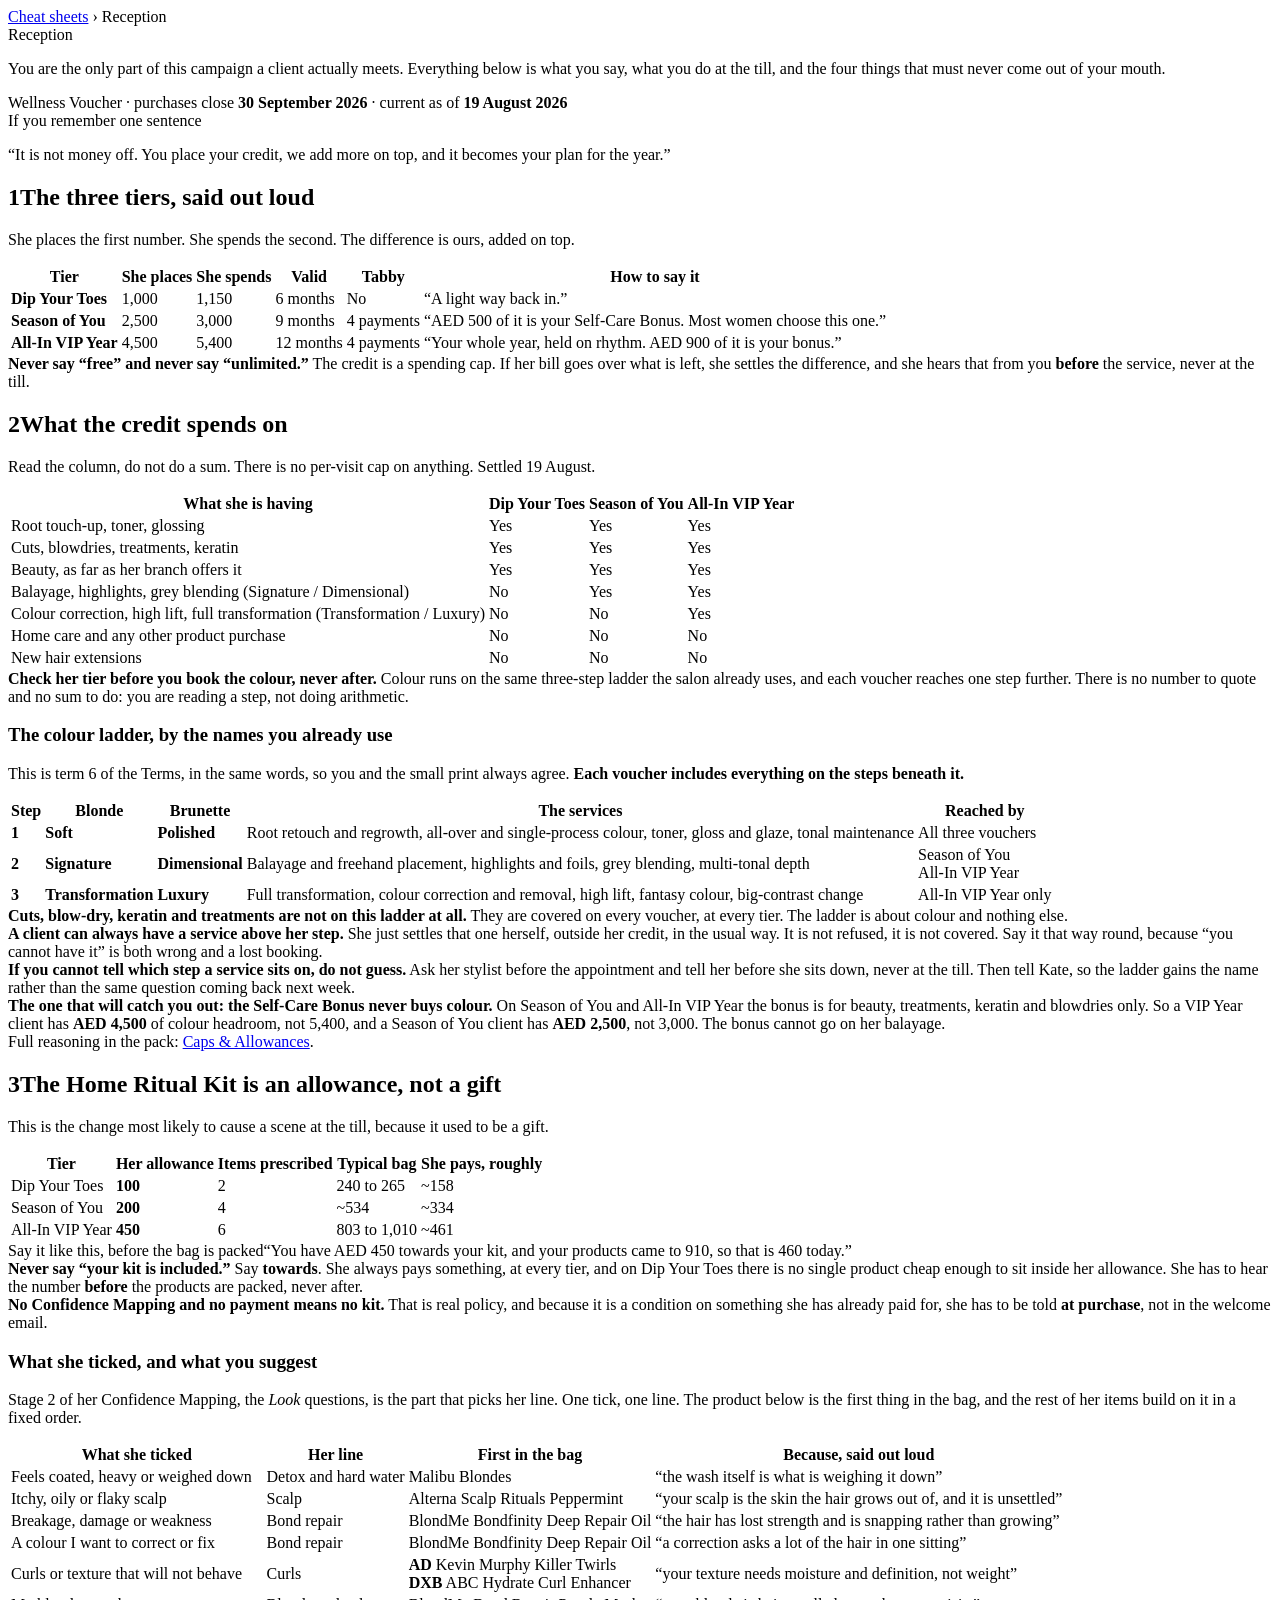
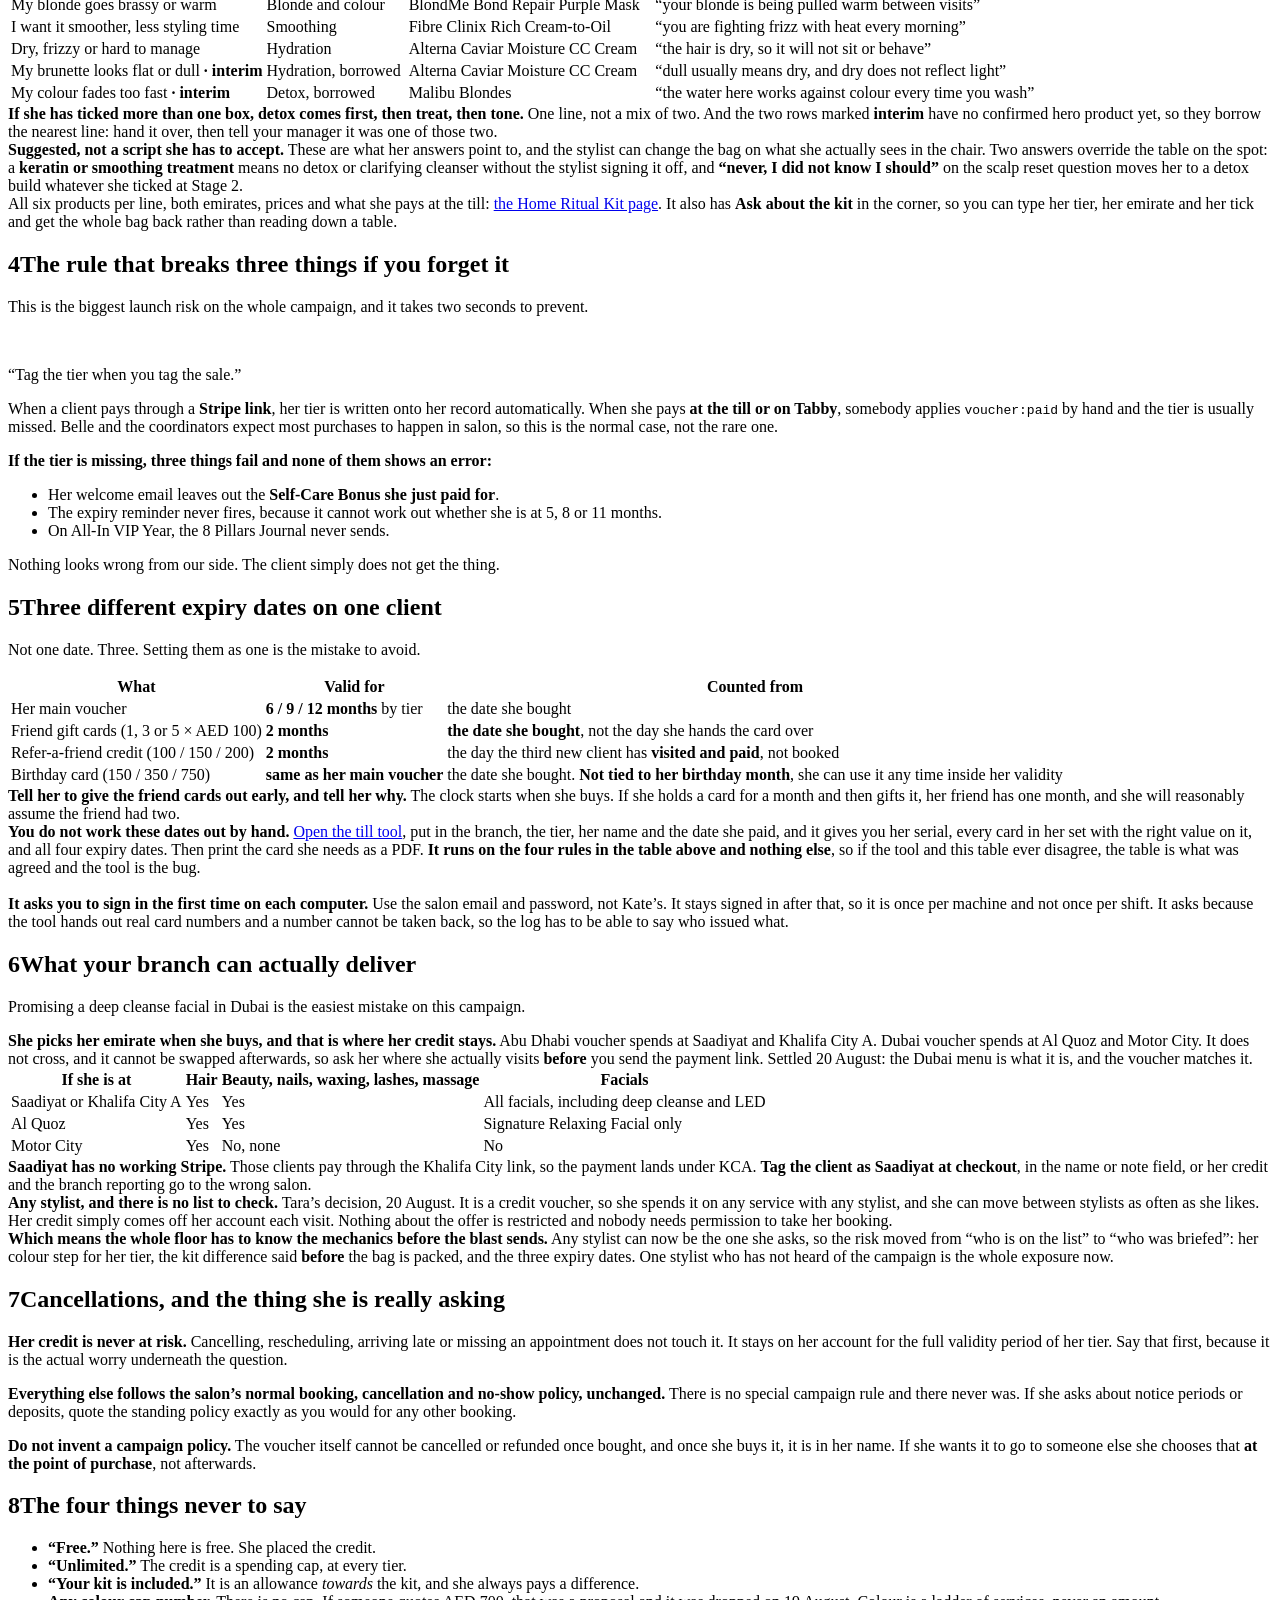
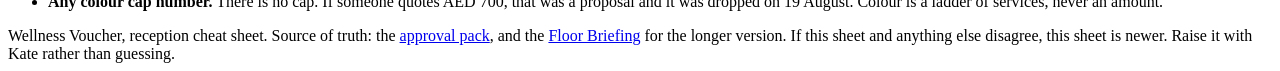
==== cheat-sheets/reception.html @ 8e63c5de "The pack claimed its terms agreed with the issued document term by term, and two of its own copies h" ====
<!doctype html>
<html lang="en-GB">
<head>
<meta charset="utf-8">
<meta name="viewport" content="width=device-width,initial-scale=1">
<title>Reception cheat sheet: Wellness Voucher</title>
<link rel="preconnect" href="https://fonts.googleapis.com">
<link rel="preconnect" href="https://fonts.gstatic.com" crossorigin>
<link href="https://fonts.googleapis.com/css2?family=Inter:wght@400;500;600;700;800&family=Playfair+Display:ital,wght@0,500;0,600;1,500&display=swap" rel="stylesheet">
<link rel="stylesheet" href="cheat.css">
<link rel="stylesheet" href="../shared/ask-widget.css">
</head>
<body>
<div class="wrap">

  <div class="top">
    <div class="crumb"><a href="index.html">Cheat sheets</a> &rsaquo; Reception</div>
    <div class="team">Reception</div>
    <p class="owns">You are the only part of this campaign a client actually meets. Everything below is what you say, what you do at the till, and the four things that must never come out of your mouth.</p>
    <div class="stamp">Wellness Voucher &middot; purchases close <b>30 September 2026</b> &middot; current as of <b>19 August 2026</b></div>
  </div>

  <div class="oneline">
    <div class="lbl">If you remember one sentence</div>
    <p>&ldquo;It is not money off. You place your credit, we add more on top, and it becomes your plan for the year.&rdquo;</p>
  </div>

  <!-- 1 -->
  <h2><span class="n">1</span>The three tiers, said out loud</h2>
  <p class="sub">She places the first number. She spends the second. The difference is ours, added on top.</p>
  <table>
    <thead><tr><th>Tier</th><th class="num">She places</th><th class="num">She spends</th><th>Valid</th><th>Tabby</th><th>How to say it</th></tr></thead>
    <tbody>
      <tr><td><strong>Dip Your Toes</strong></td><td class="num">1,000</td><td class="num">1,150</td><td>6 months</td><td>No</td><td>&ldquo;A light way back in.&rdquo;</td></tr>
      <tr><td><strong>Season of You</strong></td><td class="num">2,500</td><td class="num">3,000</td><td>9 months</td><td>4 payments</td><td>&ldquo;AED 500 of it is your Self-Care Bonus. Most women choose this one.&rdquo;</td></tr>
      <tr><td><strong>All-In VIP Year</strong></td><td class="num">4,500</td><td class="num">5,400</td><td>12 months</td><td>4 payments</td><td>&ldquo;Your whole year, held on rhythm. AED 900 of it is your bonus.&rdquo;</td></tr>
    </tbody>
  </table>
  <div class="rule dont"><b>Never say &ldquo;free&rdquo; and never say &ldquo;unlimited.&rdquo;</b> The credit is a spending cap. If her bill goes over what is left, she settles the difference, and she hears that from you <b>before</b> the service, never at the till.</div>

  <!-- 2 -->
  <h2><span class="n">2</span>What the credit spends on</h2>
  <p class="sub">Read the column, do not do a sum. There is no per-visit cap on anything. Settled 19 August.</p>
  <table>
    <thead><tr><th>What she is having</th><th>Dip Your Toes</th><th>Season of You</th><th>All-In VIP Year</th></tr></thead>
    <tbody>
      <tr><td>Root touch-up, toner, glossing</td><td class="yes">Yes</td><td class="yes">Yes</td><td class="yes">Yes</td></tr>
      <tr><td>Cuts, blowdries, treatments, keratin</td><td class="yes">Yes</td><td class="yes">Yes</td><td class="yes">Yes</td></tr>
      <tr><td>Beauty, as far as her branch offers it</td><td class="yes">Yes</td><td class="yes">Yes</td><td class="yes">Yes</td></tr>
      <tr><td>Balayage, highlights, grey blending <span style="color:var(--muted);">(Signature / Dimensional)</span></td><td class="no">No</td><td class="yes">Yes</td><td class="yes">Yes</td></tr>
      <tr><td>Colour correction, high lift, full transformation <span style="color:var(--muted);">(Transformation / Luxury)</span></td><td class="no">No</td><td class="no">No</td><td class="yes">Yes</td></tr>
      <tr><td>Home care and any other product purchase</td><td class="no">No</td><td class="no">No</td><td class="no">No</td></tr>
      <tr><td>New hair extensions</td><td class="no">No</td><td class="no">No</td><td class="no">No</td></tr>
    </tbody>
  </table>
  <div class="rule do"><b>Check her tier before you book the colour, never after.</b> Colour runs on the same three-step ladder the salon already uses, and each voucher reaches one step further. There is no number to quote and no sum to do: you are reading a step, not doing arithmetic.</div>

  <h3>The colour ladder, by the names you already use</h3>
  <p class="sub">This is term 6 of the Terms, in the same words, so you and the small print always agree. <strong>Each voucher includes everything on the steps beneath it.</strong></p>
  <table>
    <thead><tr><th>Step</th><th>Blonde</th><th>Brunette</th><th>The services</th><th>Reached by</th></tr></thead>
    <tbody>
      <tr>
        <td><strong>1</strong></td><td><strong>Soft</strong></td><td><strong>Polished</strong></td>
        <td>Root retouch and regrowth, all-over and single-process colour, toner, gloss and glaze, tonal maintenance</td>
        <td class="yes">All three vouchers</td>
      </tr>
      <tr>
        <td><strong>2</strong></td><td><strong>Signature</strong></td><td><strong>Dimensional</strong></td>
        <td>Balayage and freehand placement, highlights and foils, grey blending, multi-tonal depth</td>
        <td>Season of You<br>All-In VIP Year</td>
      </tr>
      <tr>
        <td><strong>3</strong></td><td><strong>Transformation</strong></td><td><strong>Luxury</strong></td>
        <td>Full transformation, colour correction and removal, high lift, fantasy colour, big-contrast change</td>
        <td>All-In VIP Year only</td>
      </tr>
    </tbody>
  </table>
  <div class="rule do"><b>Cuts, blow-dry, keratin and treatments are not on this ladder at all.</b> They are covered on every voucher, at every tier. The ladder is about colour and nothing else.</div>
  <div class="rule watch"><b>A client can always have a service above her step.</b> She just settles that one herself, outside her credit, in the usual way. It is not refused, it is not covered. Say it that way round, because &ldquo;you cannot have it&rdquo; is both wrong and a lost booking.</div>
  <div class="rule note"><b>If you cannot tell which step a service sits on, do not guess.</b> Ask her stylist before the appointment and tell her before she sits down, never at the till. Then tell Kate, so the ladder gains the name rather than the same question coming back next week.</div>
  <div class="rule watch"><b>The one that will catch you out: the Self-Care Bonus never buys colour.</b> On Season of You and All-In VIP Year the bonus is for beauty, treatments, keratin and blowdries only. So a VIP Year client has <b>AED 4,500</b> of colour headroom, not 5,400, and a Season of You client has <b>AED 2,500</b>, not 3,000. The bonus cannot go on her balayage.</div>
  <div class="deeper">Full reasoning in the pack: <a href="../index.html#caps">Caps &amp; Allowances</a>.</div>

  <!-- 3 -->
  <h2><span class="n">3</span>The Home Ritual Kit is an allowance, not a gift</h2>
  <p class="sub">This is the change most likely to cause a scene at the till, because it used to be a gift.</p>
  <table>
    <thead><tr><th>Tier</th><th class="num">Her allowance</th><th class="num">Items prescribed</th><th class="num">Typical bag</th><th class="num">She pays, roughly</th></tr></thead>
    <tbody>
      <tr><td>Dip Your Toes</td><td class="num"><strong>100</strong></td><td class="num">2</td><td class="num">240 to 265</td><td class="num">~158</td></tr>
      <tr><td>Season of You</td><td class="num"><strong>200</strong></td><td class="num">4</td><td class="num">~534</td><td class="num">~334</td></tr>
      <tr><td>All-In VIP Year</td><td class="num"><strong>450</strong></td><td class="num">6</td><td class="num">803 to 1,010</td><td class="num">~461</td></tr>
    </tbody>
  </table>
  <div class="say"><span class="who">Say it like this, before the bag is packed</span>&ldquo;You have AED 450 towards your kit, and your products came to 910, so that is 460 today.&rdquo;</div>
  <div class="rule dont"><b>Never say &ldquo;your kit is included.&rdquo;</b> Say <b>towards</b>. She always pays something, at every tier, and on Dip Your Toes there is no single product cheap enough to sit inside her allowance. She has to hear the number <b>before</b> the products are packed, never after.</div>
  <div class="rule watch"><b>No Confidence Mapping and no payment means no kit.</b> That is real policy, and because it is a condition on something she has already paid for, she has to be told <b>at purchase</b>, not in the welcome email.</div>
  <h3>What she ticked, and what you suggest</h3>
  <p class="sub">Stage 2 of her Confidence Mapping, the <em>Look</em> questions, is the part that picks her line. One tick, one line. The product below is the first thing in the bag, and the rest of her items build on it in a fixed order.</p>
  <table>
    <thead><tr><th>What she ticked</th><th>Her line</th><th>First in the bag</th><th>Because, said out loud</th></tr></thead>
    <tbody>
      <tr><td>Feels coated, heavy or weighed down</td><td>Detox and hard water</td><td>Malibu Blondes</td><td>&ldquo;the wash itself is what is weighing it down&rdquo;</td></tr>
      <tr><td>Itchy, oily or flaky scalp</td><td>Scalp</td><td>Alterna Scalp Rituals Peppermint</td><td>&ldquo;your scalp is the skin the hair grows out of, and it is unsettled&rdquo;</td></tr>
      <tr><td>Breakage, damage or weakness</td><td>Bond repair</td><td>BlondMe Bondfinity Deep Repair Oil</td><td>&ldquo;the hair has lost strength and is snapping rather than growing&rdquo;</td></tr>
      <tr><td>A colour I want to correct or fix</td><td>Bond repair</td><td>BlondMe Bondfinity Deep Repair Oil</td><td>&ldquo;a correction asks a lot of the hair in one sitting&rdquo;</td></tr>
      <tr><td>Curls or texture that will not behave</td><td>Curls</td><td><b>AD</b> Kevin Murphy Killer Twirls<br><b>DXB</b> ABC Hydrate Curl Enhancer</td><td>&ldquo;your texture needs moisture and definition, not weight&rdquo;</td></tr>
      <tr><td>My blonde goes brassy or warm</td><td>Blonde and colour</td><td>BlondMe Bond Repair Purple Mask</td><td>&ldquo;your blonde is being pulled warm between visits&rdquo;</td></tr>
      <tr><td>I want it smoother, less styling time</td><td>Smoothing</td><td>Fibre Clinix Rich Cream-to-Oil</td><td>&ldquo;you are fighting frizz with heat every morning&rdquo;</td></tr>
      <tr><td>Dry, frizzy or hard to manage</td><td>Hydration</td><td>Alterna Caviar Moisture CC Cream</td><td>&ldquo;the hair is dry, so it will not sit or behave&rdquo;</td></tr>
      <tr><td>My brunette looks flat or dull <span style="color:var(--amber);font-weight:700;">&middot; interim</span></td><td>Hydration, borrowed</td><td>Alterna Caviar Moisture CC Cream</td><td>&ldquo;dull usually means dry, and dry does not reflect light&rdquo;</td></tr>
      <tr><td>My colour fades too fast <span style="color:var(--amber);font-weight:700;">&middot; interim</span></td><td>Detox, borrowed</td><td>Malibu Blondes</td><td>&ldquo;the water here works against colour every time you wash&rdquo;</td></tr>
    </tbody>
  </table>
  <div class="rule do"><b>If she has ticked more than one box, detox comes first, then treat, then tone.</b> One line, not a mix of two. And the two rows marked <b>interim</b> have no confirmed hero product yet, so they borrow the nearest line: hand it over, then tell your manager it was one of those two.</div>
  <div class="rule watch"><b>Suggested, not a script she has to accept.</b> These are what her answers point to, and the stylist can change the bag on what she actually sees in the chair. Two answers override the table on the spot: a <b>keratin or smoothing treatment</b> means no detox or clarifying cleanser without the stylist signing it off, and <b>&ldquo;never, I did not know I should&rdquo;</b> on the scalp reset question moves her to a detox build whatever she ticked at Stage 2.</div>
  <div class="deeper">All six products per line, both emirates, prices and what she pays at the till: <a href="../ritual-kit/ritual-kit.html">the Home Ritual Kit page</a>. It also has <b>Ask about the kit</b> in the corner, so you can type her tier, her emirate and her tick and get the whole bag back rather than reading down a table.</div>

  <!-- 4 -->
  <h2><span class="n">4</span>The rule that breaks three things if you forget it</h2>
  <p class="sub">This is the biggest launch risk on the whole campaign, and it takes two seconds to prevent.</p>
  <div class="oneline" style="background:var(--red);">
    <div class="lbl" style="color:#fff;opacity:.85;">Every in-salon sale</div>
    <p>&ldquo;Tag the tier when you tag the sale.&rdquo;</p>
  </div>
  <div class="card">
    <p>When a client pays through a <strong>Stripe link</strong>, her tier is written onto her record automatically. When she pays <strong>at the till or on Tabby</strong>, somebody applies <code>voucher:paid</code> by hand and the tier is usually missed. Belle and the coordinators expect most purchases to happen in salon, so this is the normal case, not the rare one.</p>
    <p><strong>If the tier is missing, three things fail and none of them shows an error:</strong></p>
    <ul class="plain">
      <li>Her welcome email leaves out the <strong>Self-Care Bonus she just paid for</strong>.</li>
      <li>The expiry reminder never fires, because it cannot work out whether she is at 5, 8 or 11 months.</li>
      <li>On All-In VIP Year, the 8 Pillars Journal never sends.</li>
    </ul>
    <p>Nothing looks wrong from our side. The client simply does not get the thing.</p>
  </div>

  <!-- 5 -->
  <h2><span class="n">5</span>Three different expiry dates on one client</h2>
  <p class="sub">Not one date. Three. Setting them as one is the mistake to avoid.</p>
  <table>
    <thead><tr><th>What</th><th>Valid for</th><th>Counted from</th></tr></thead>
    <tbody>
      <tr><td>Her main voucher</td><td><strong>6 / 9 / 12 months</strong> by tier</td><td>the date she bought</td></tr>
      <tr><td>Friend gift cards (1, 3 or 5 &times; AED 100)</td><td><strong>2 months</strong></td><td><strong>the date she bought</strong>, not the day she hands the card over</td></tr>
      <tr><td>Refer-a-friend credit (100 / 150 / 200)</td><td><strong>2 months</strong></td><td>the day the third new client has <strong>visited and paid</strong>, not booked</td></tr>
      <tr><td>Birthday card (150 / 350 / 750)</td><td><strong>same as her main voucher</strong></td><td>the date she bought. <strong>Not tied to her birthday month</strong>, she can use it any time inside her validity</td></tr>
    </tbody>
  </table>
  <div class="rule watch"><b>Tell her to give the friend cards out early, and tell her why.</b> The clock starts when she buys. If she holds a card for a month and then gifts it, her friend has one month, and she will reasonably assume the friend had two.</div>

  <div class="rule do"><b>You do not work these dates out by hand.</b> <a href="../voucher-issue/voucher-issue.html">Open the till tool</a>, put in the branch, the tier, her name and the date she paid, and it gives you her serial, every card in her set with the right value on it, and all four expiry dates. Then print the card she needs as a PDF. <b>It runs on the four rules in the table above and nothing else</b>, so if the tool and this table ever disagree, the table is what was agreed and the tool is the bug.
    <br><br><b>It asks you to sign in the first time on each computer.</b> Use the salon email and password, not Kate&rsquo;s. It stays signed in after that, so it is once per machine and not once per shift. It asks because the tool hands out real card numbers and a number cannot be taken back, so the log has to be able to say who issued what.</div>

  <!-- 6 -->
  <h2><span class="n">6</span>What your branch can actually deliver</h2>
  <p class="sub">Promising a deep cleanse facial in Dubai is the easiest mistake on this campaign.</p>
  <div class="rule watch"><b>She picks her emirate when she buys, and that is where her credit stays.</b> Abu Dhabi voucher spends at Saadiyat and Khalifa City A. Dubai voucher spends at Al Quoz and Motor City. It does not cross, and it cannot be swapped afterwards, so ask her where she actually visits <b>before</b> you send the payment link. Settled 20 August: the Dubai menu is what it is, and the voucher matches it.</div>
  <table>
    <thead><tr><th>If she is at</th><th>Hair</th><th>Beauty, nails, waxing, lashes, massage</th><th>Facials</th></tr></thead>
    <tbody>
      <tr><td>Saadiyat or Khalifa City A</td><td class="yes">Yes</td><td class="yes">Yes</td><td class="yes">All facials, including deep cleanse and LED</td></tr>
      <tr><td>Al Quoz</td><td class="yes">Yes</td><td class="yes">Yes</td><td>Signature Relaxing Facial only</td></tr>
      <tr><td>Motor City</td><td class="yes">Yes</td><td class="no">No, none</td><td class="no">No</td></tr>
    </tbody>
  </table>
  <div class="rule note"><b>Saadiyat has no working Stripe.</b> Those clients pay through the Khalifa City link, so the payment lands under KCA. <b>Tag the client as Saadiyat at checkout</b>, in the name or note field, or her credit and the branch reporting go to the wrong salon.</div>
  <div class="rule do"><b>Any stylist, and there is no list to check.</b> Tara&rsquo;s decision, 20 August. It is a credit voucher, so she spends it on any service with any stylist, and she can move between stylists as often as she likes. Her credit simply comes off her account each visit. Nothing about the offer is restricted and nobody needs permission to take her booking.</div>
  <div class="rule watch"><b>Which means the whole floor has to know the mechanics before the blast sends.</b> Any stylist can now be the one she asks, so the risk moved from &ldquo;who is on the list&rdquo; to &ldquo;who was briefed&rdquo;: her colour step for her tier, the kit difference said <b>before</b> the bag is packed, and the three expiry dates. One stylist who has not heard of the campaign is the whole exposure now.</div>

  <!-- 7 -->
  <h2><span class="n">7</span>Cancellations, and the thing she is really asking</h2>
  <div class="rule do"><b>Her credit is never at risk.</b> Cancelling, rescheduling, arriving late or missing an appointment does not touch it. It stays on her account for the full validity period of her tier. Say that first, because it is the actual worry underneath the question.</div>
  <div class="card">
    <p><strong>Everything else follows the salon&rsquo;s normal booking, cancellation and no-show policy, unchanged.</strong> There is no special campaign rule and there never was. If she asks about notice periods or deposits, quote the standing policy exactly as you would for any other booking.</p>
  </div>
  <div class="rule dont"><b>Do not invent a campaign policy.</b> The voucher itself cannot be cancelled or refunded once bought, and once she buys it, it is in her name. If she wants it to go to someone else she chooses that <b>at the point of purchase</b>, not afterwards.</div>

  <!-- 8 -->
  <h2><span class="n">8</span>The four things never to say</h2>
  <ul class="check">
    <li><strong>&ldquo;Free.&rdquo;</strong> Nothing here is free. She placed the credit.</li>
    <li><strong>&ldquo;Unlimited.&rdquo;</strong> The credit is a spending cap, at every tier.</li>
    <li><strong>&ldquo;Your kit is included.&rdquo;</strong> It is an allowance <em>towards</em> the kit, and she always pays a difference.</li>
    <li><strong>Any colour cap number.</strong> There is no cap. If someone quotes AED 700, that was a proposal and it was dropped on 19 August. Colour is a ladder of services, never an amount.</li>
  </ul>

  <div class="footer">
    Wellness Voucher, reception cheat sheet. Source of truth: the <a href="../index.html">approval pack</a>, and the <a href="../index.html#briefing">Floor Briefing</a> for the longer version.
    If this sheet and anything else disagree, this sheet is newer. Raise it with Kate rather than guessing.
  </div>
</div>
<script src="doc-modal.js"></script>
<script src="nav-rail.js"></script>
<script src="ref-peek.js"></script>
<script src="ask-config.js"></script>
<script src="ask-widget.js"></script>
</body>
</html>
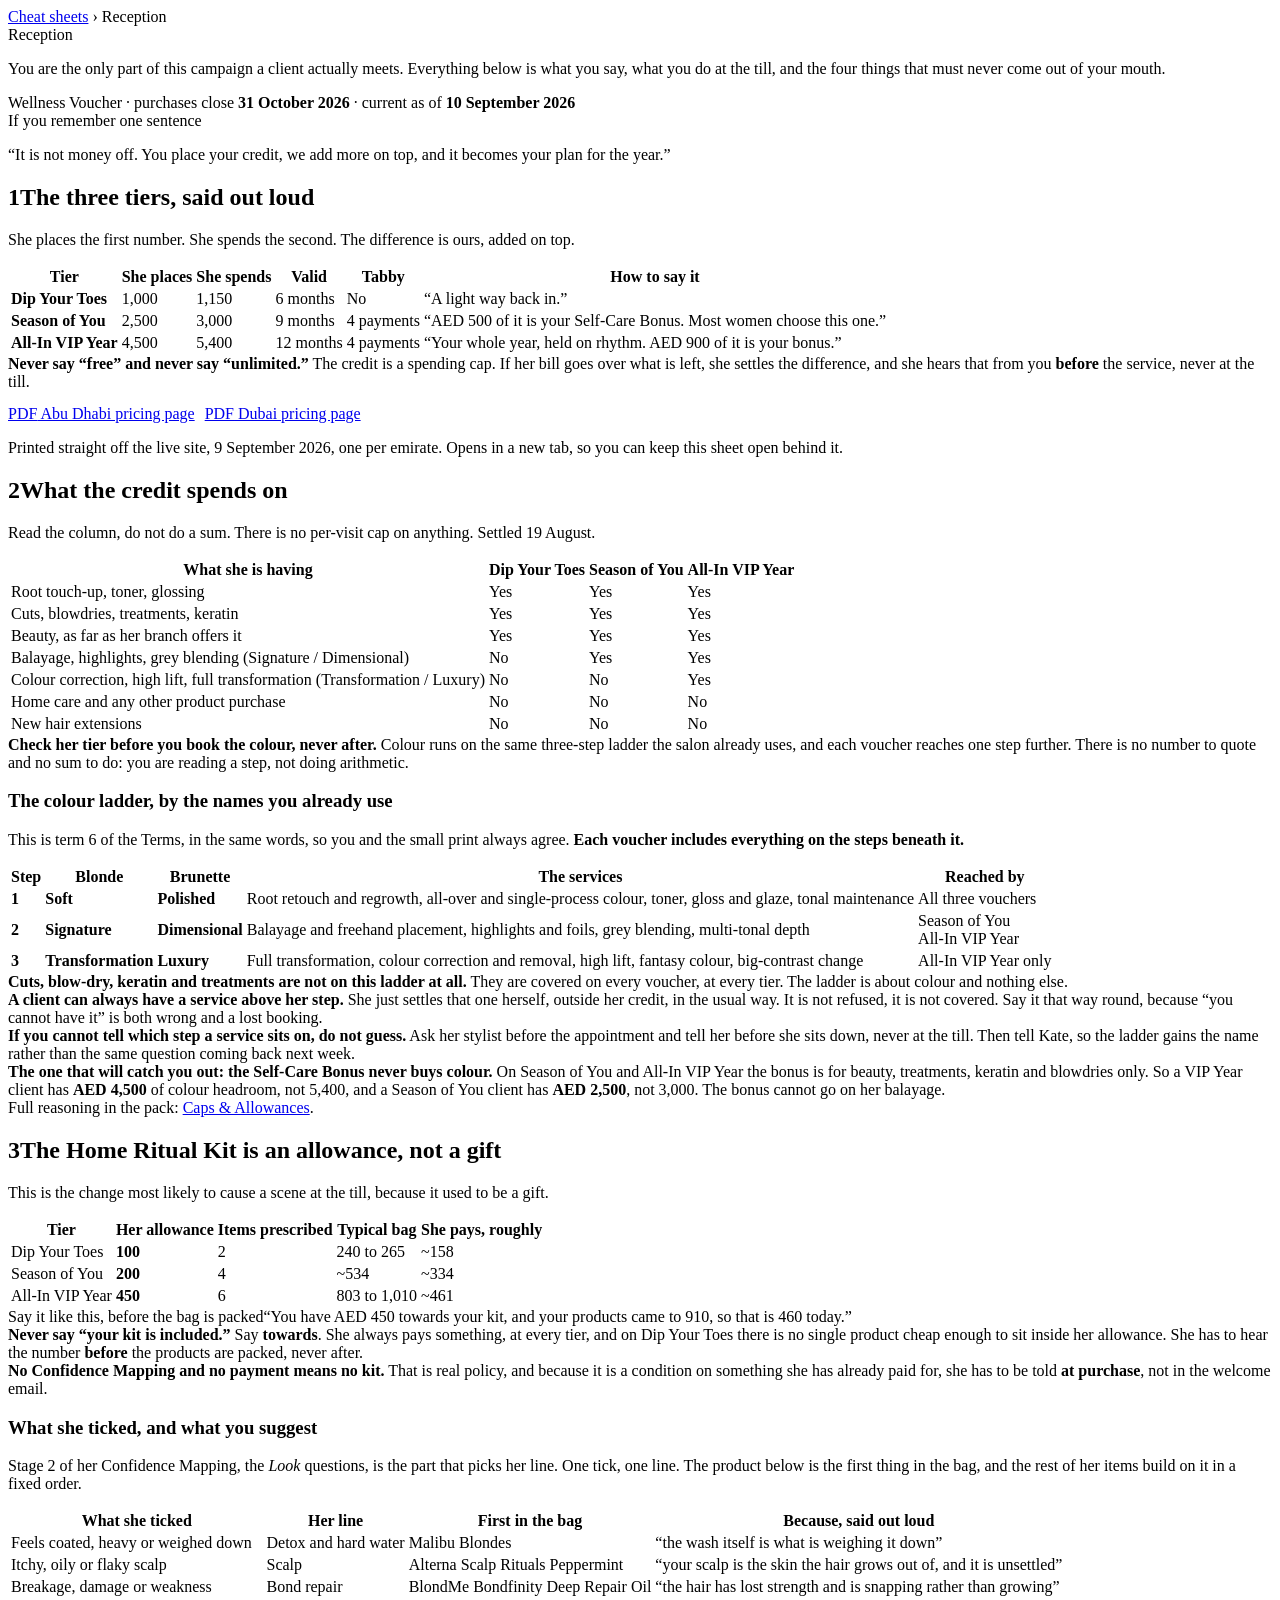
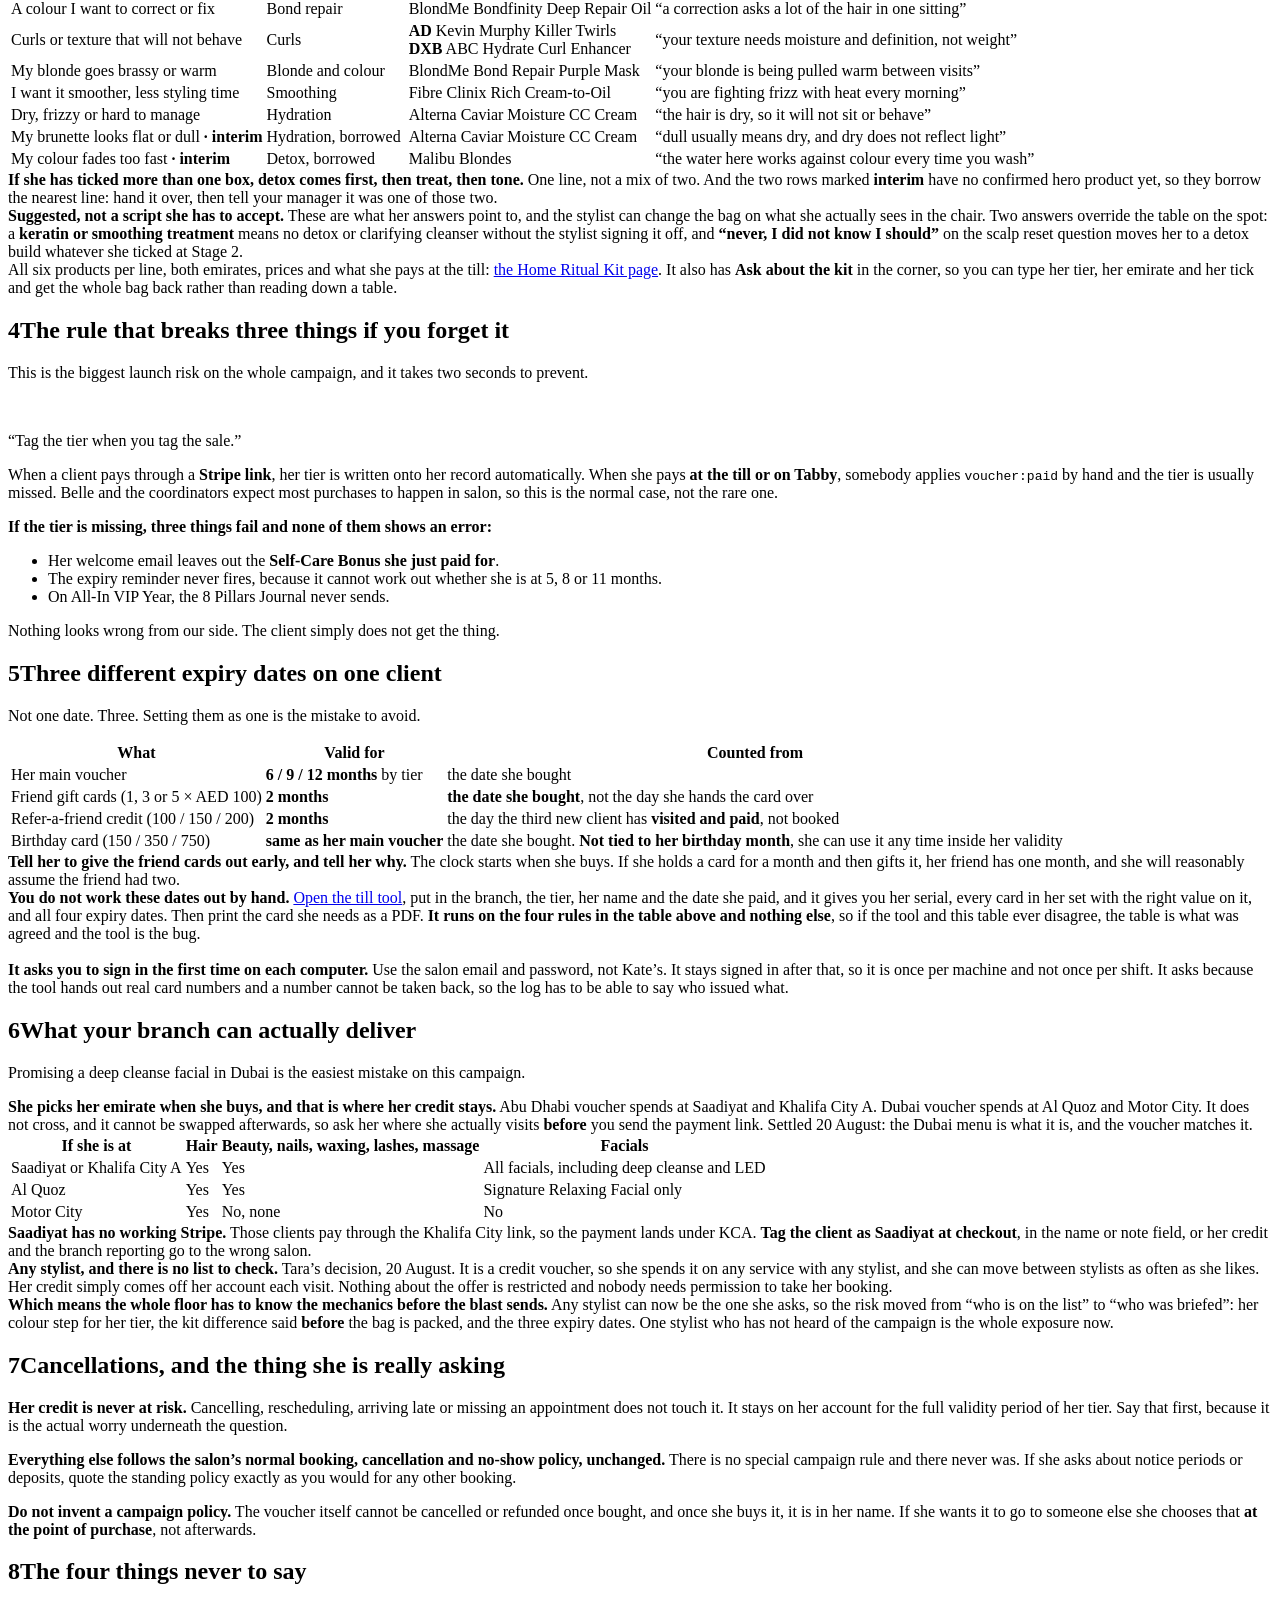
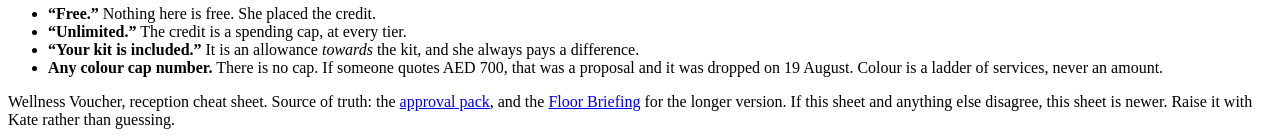
==== commit e000f399: "Wellness Voucher window extended to 31 October (Tara, 9 Sep LID meeting): updates the till page's ow" ====
--- a/cheat-sheets/reception.html
+++ b/cheat-sheets/reception.html
@@ -17,7 +17,7 @@
     <div class="crumb"><a href="index.html">Cheat sheets</a> &rsaquo; Reception</div>
     <div class="team">Reception</div>
     <p class="owns">You are the only part of this campaign a client actually meets. Everything below is what you say, what you do at the till, and the four things that must never come out of your mouth.</p>
-    <div class="stamp">Wellness Voucher &middot; purchases close <b>30 September 2026</b> &middot; current as of <b>19 August 2026</b></div>
+    <div class="stamp">Wellness Voucher &middot; purchases close <b>31 October 2026</b> &middot; current as of <b>10 September 2026</b></div>
   </div>
 
   <div class="oneline">
@@ -37,6 +37,18 @@
     </tbody>
   </table>
   <div class="rule dont"><b>Never say &ldquo;free&rdquo; and never say &ldquo;unlimited.&rdquo;</b> The credit is a spending cap. If her bill goes over what is left, she settles the difference, and she hears that from you <b>before</b> the service, never at the till.</div>
+
+  <p style="margin:14px 0 4px;display:flex;gap:10px;flex-wrap:wrap;">
+    <a class="doclink" href="wellness-voucher-pricing-abu-dhabi.pdf" target="_blank" rel="noopener">
+      <span class="dl-ico" aria-hidden="true">PDF</span>
+      Abu Dhabi pricing page
+    </a>
+    <a class="doclink" href="wellness-voucher-pricing-dubai.pdf" target="_blank" rel="noopener">
+      <span class="dl-ico" aria-hidden="true">PDF</span>
+      Dubai pricing page
+    </a>
+  </p>
+  <p class="sub" style="margin-bottom:18px;">Printed straight off the live site, 9 September 2026, one per emirate. Opens in a new tab, so you can keep this sheet open behind it.</p>
 
   <!-- 2 -->
   <h2><span class="n">2</span>What the credit spends on</h2>
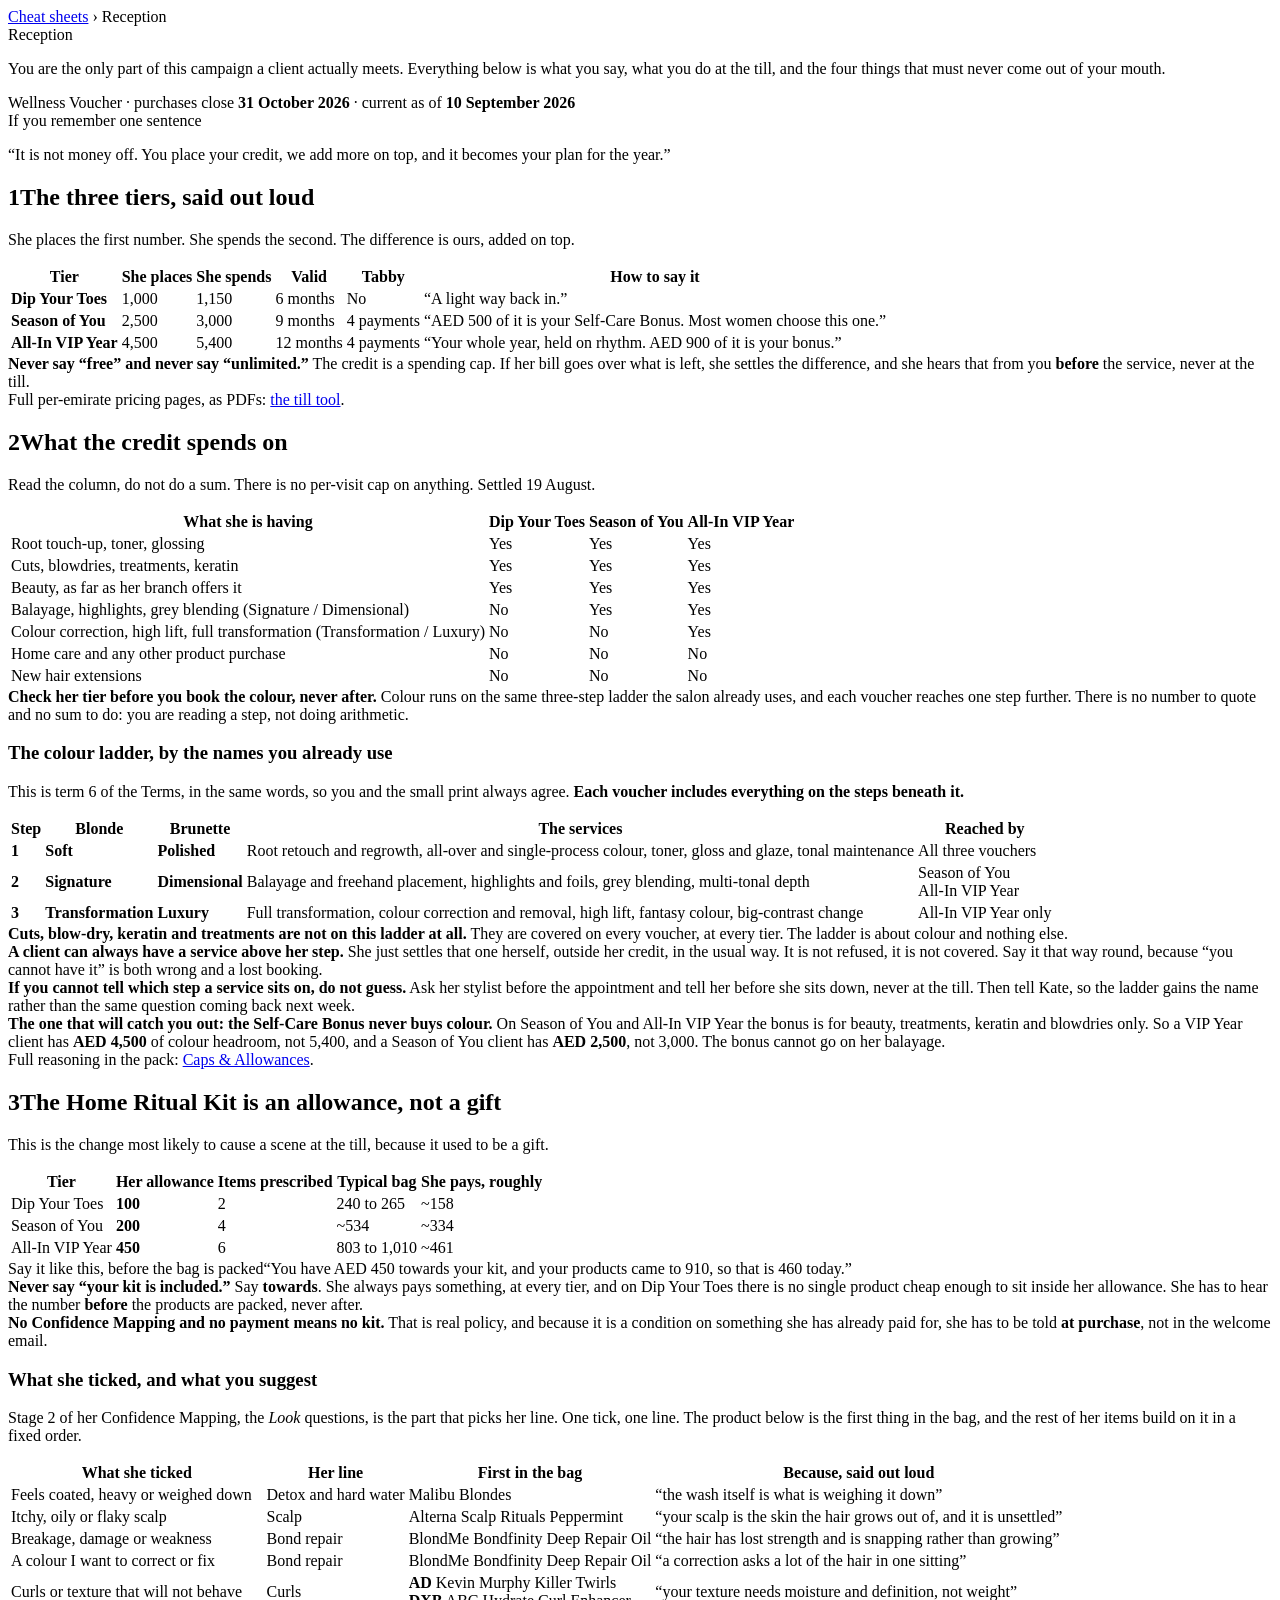
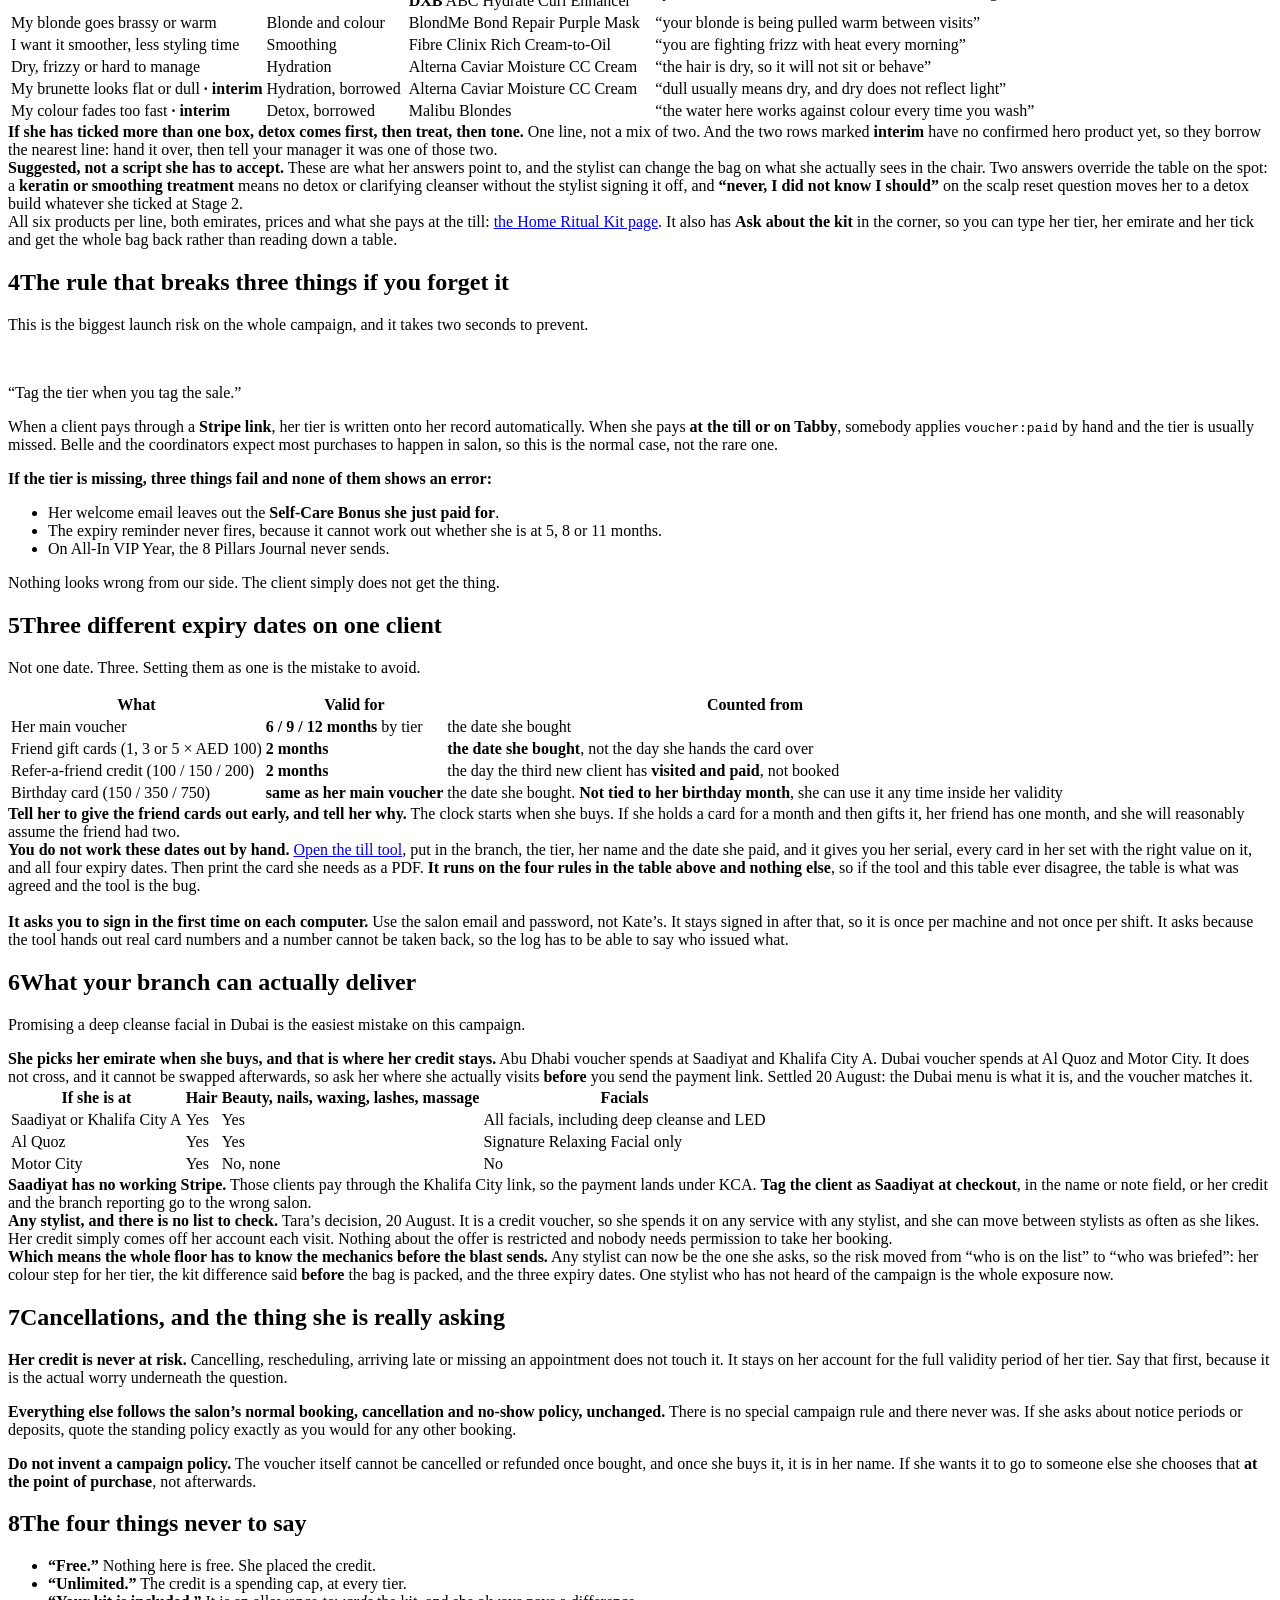
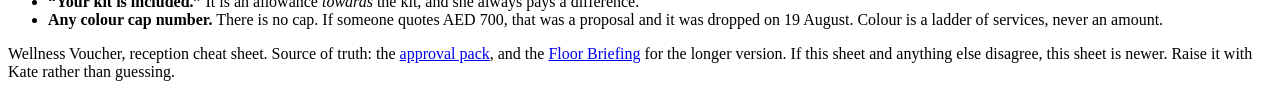
==== commit 1726f852: "The per-emirate pricing PDFs move from the reception cheat sheet to the till page itself, since that" ====
--- a/cheat-sheets/reception.html
+++ b/cheat-sheets/reception.html
@@ -37,18 +37,7 @@
     </tbody>
   </table>
   <div class="rule dont"><b>Never say &ldquo;free&rdquo; and never say &ldquo;unlimited.&rdquo;</b> The credit is a spending cap. If her bill goes over what is left, she settles the difference, and she hears that from you <b>before</b> the service, never at the till.</div>
-
-  <p style="margin:14px 0 4px;display:flex;gap:10px;flex-wrap:wrap;">
-    <a class="doclink" href="wellness-voucher-pricing-abu-dhabi.pdf" target="_blank" rel="noopener">
-      <span class="dl-ico" aria-hidden="true">PDF</span>
-      Abu Dhabi pricing page
-    </a>
-    <a class="doclink" href="wellness-voucher-pricing-dubai.pdf" target="_blank" rel="noopener">
-      <span class="dl-ico" aria-hidden="true">PDF</span>
-      Dubai pricing page
-    </a>
-  </p>
-  <p class="sub" style="margin-bottom:18px;">Printed straight off the live site, 9 September 2026, one per emirate. Opens in a new tab, so you can keep this sheet open behind it.</p>
+  <div class="deeper">Full per-emirate pricing pages, as PDFs: <a href="../voucher-issue/voucher-issue.html">the till tool</a>.</div>
 
   <!-- 2 -->
   <h2><span class="n">2</span>What the credit spends on</h2>
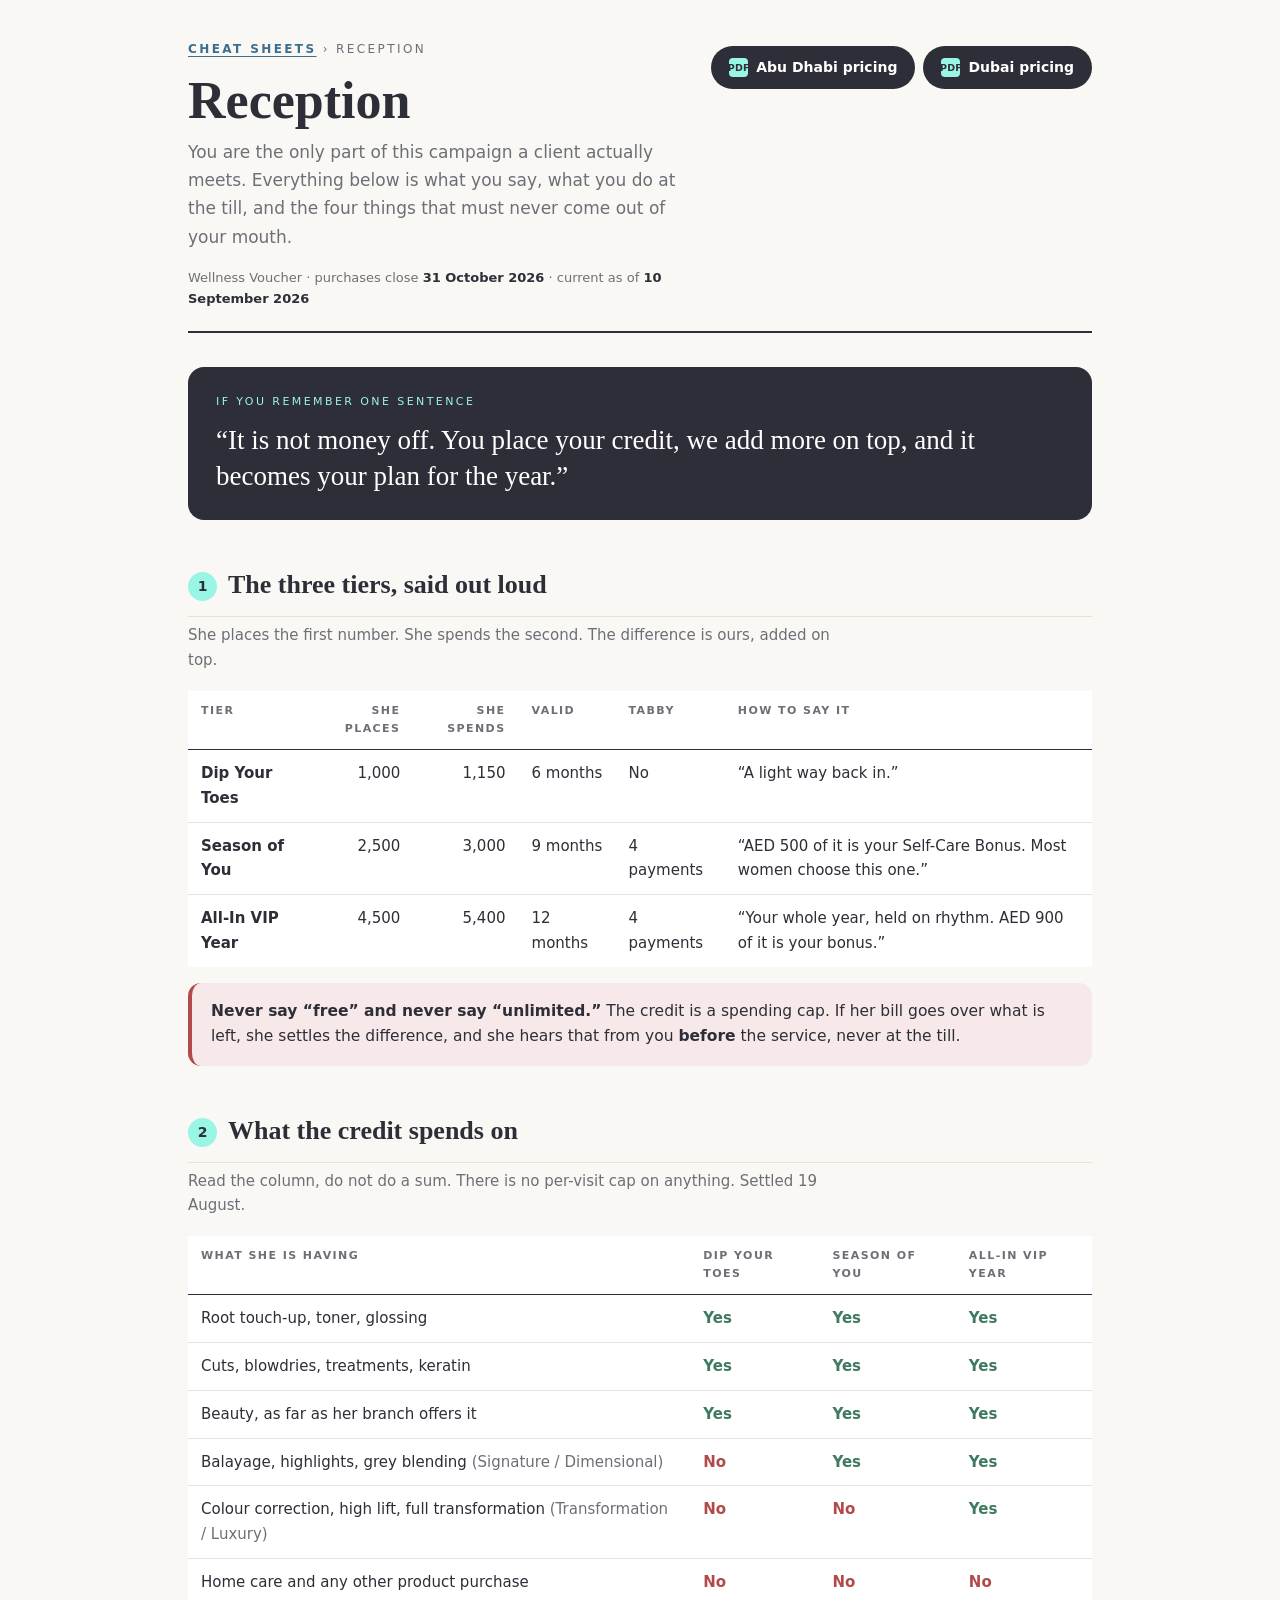
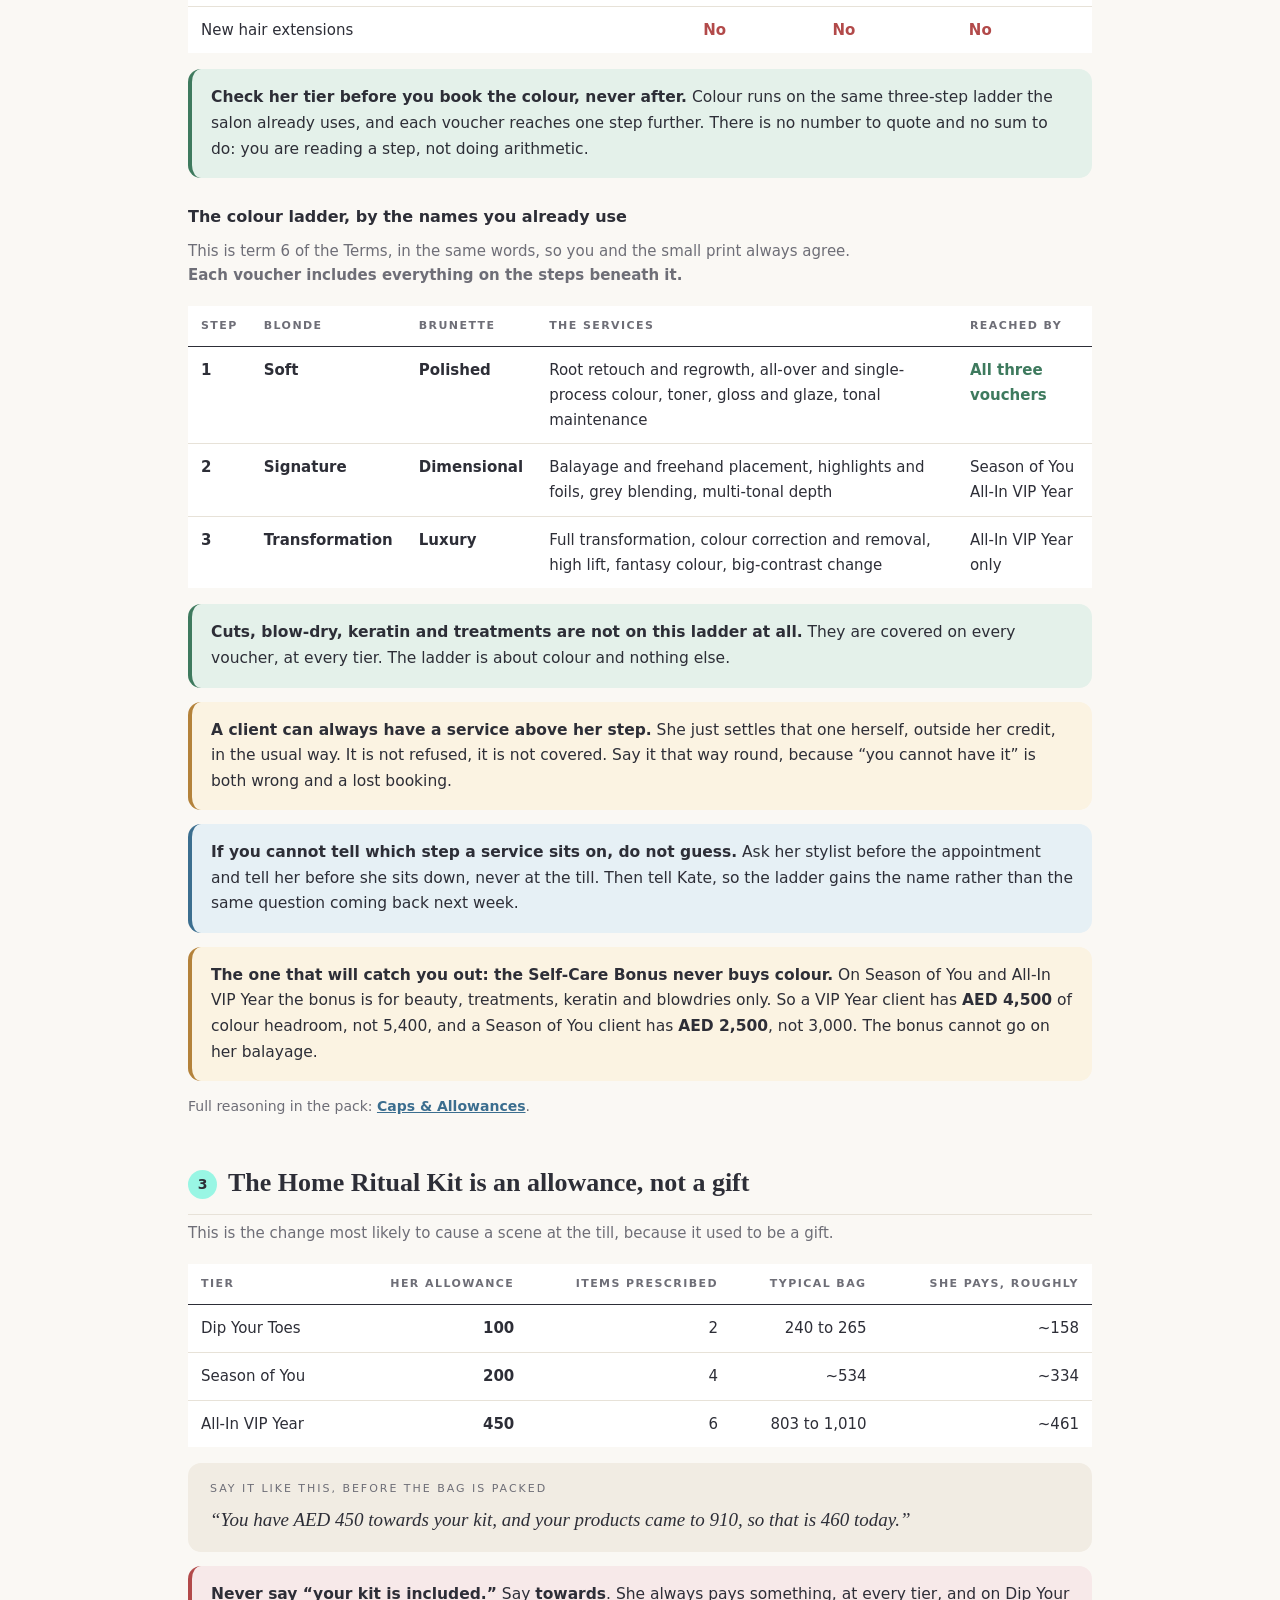
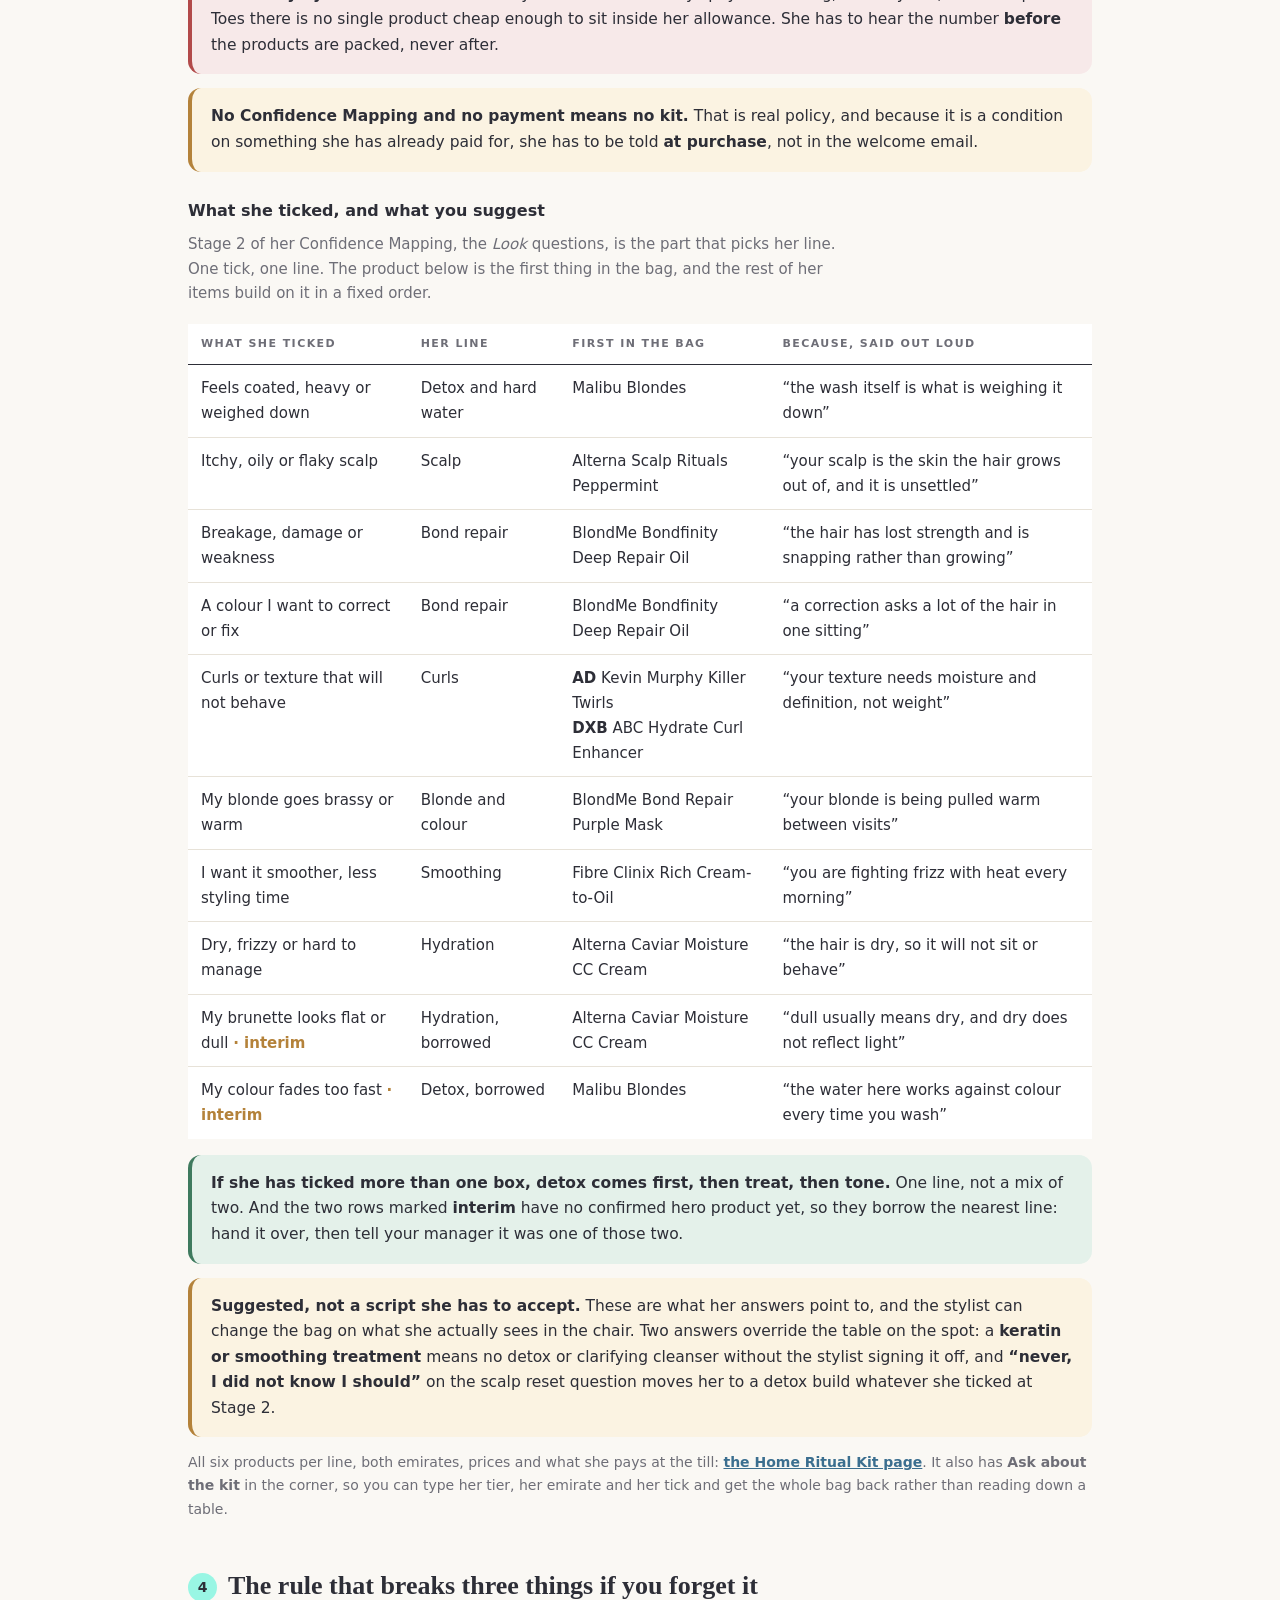
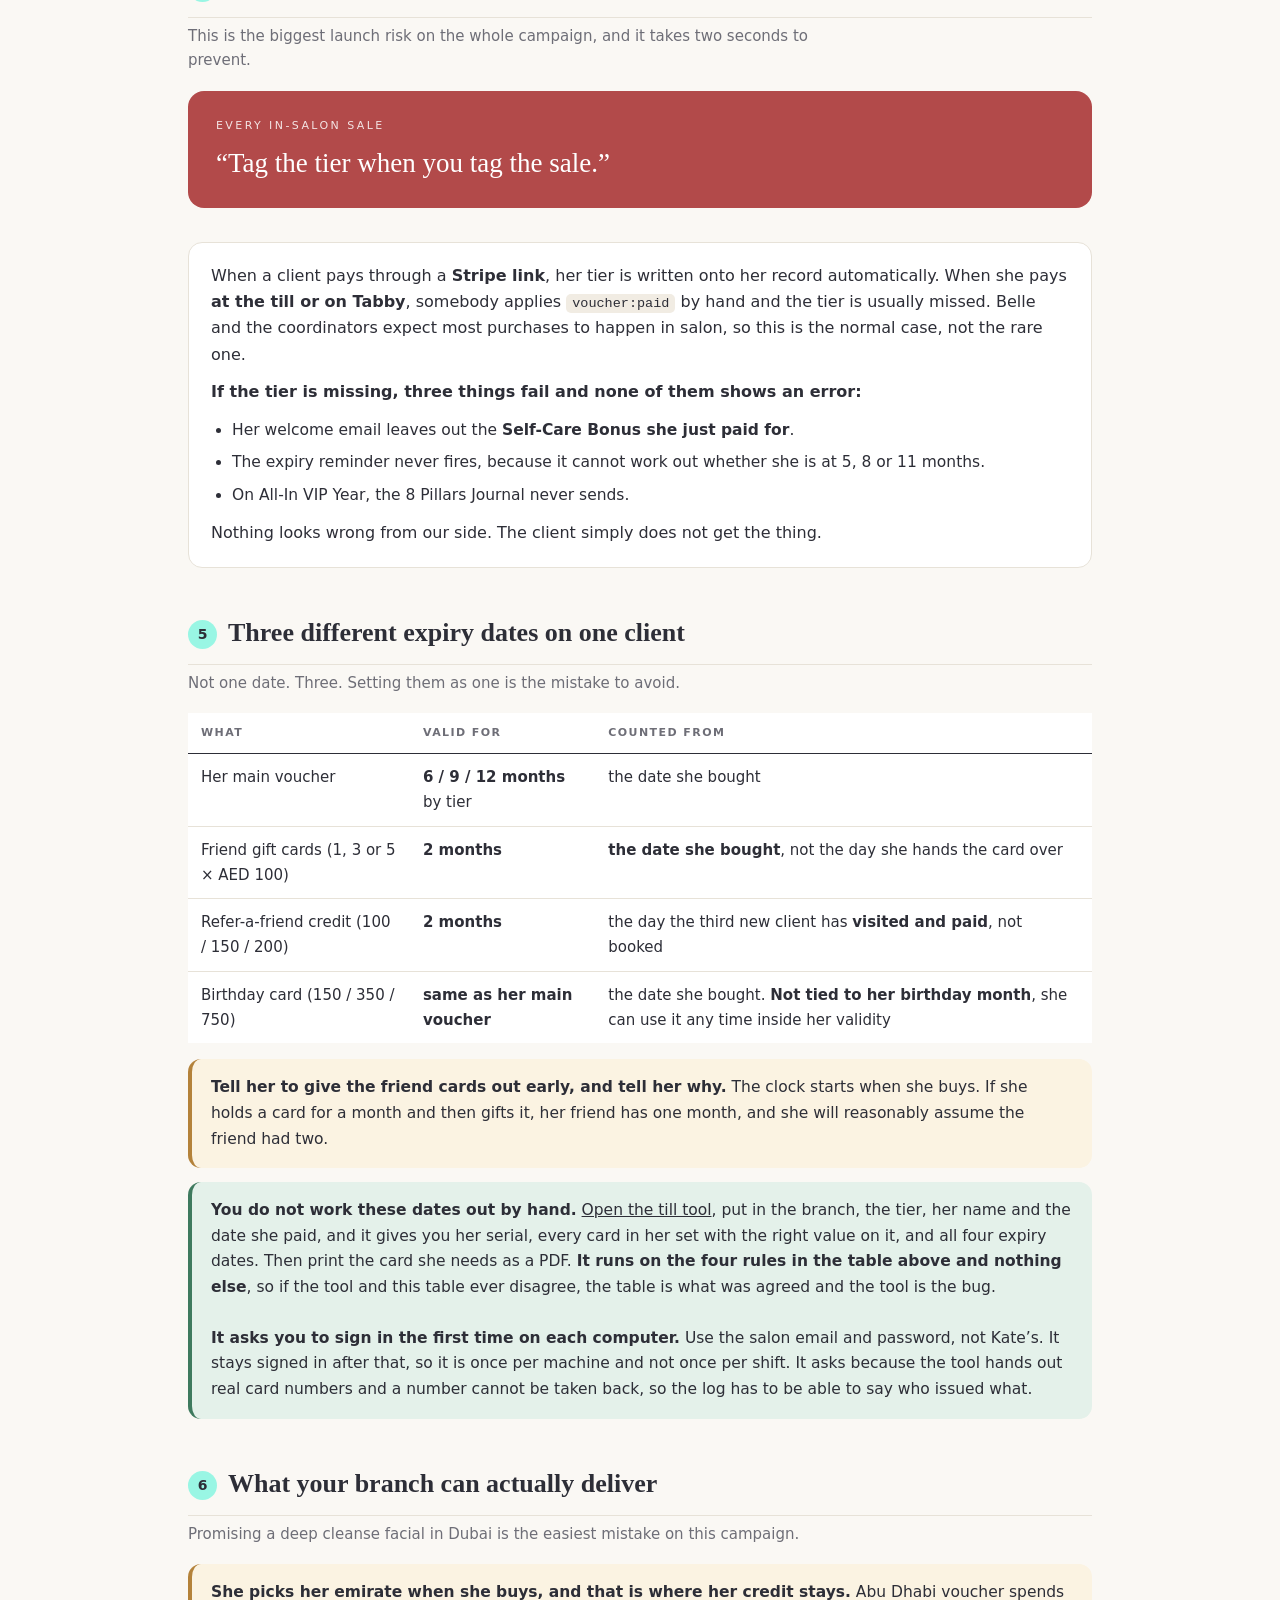
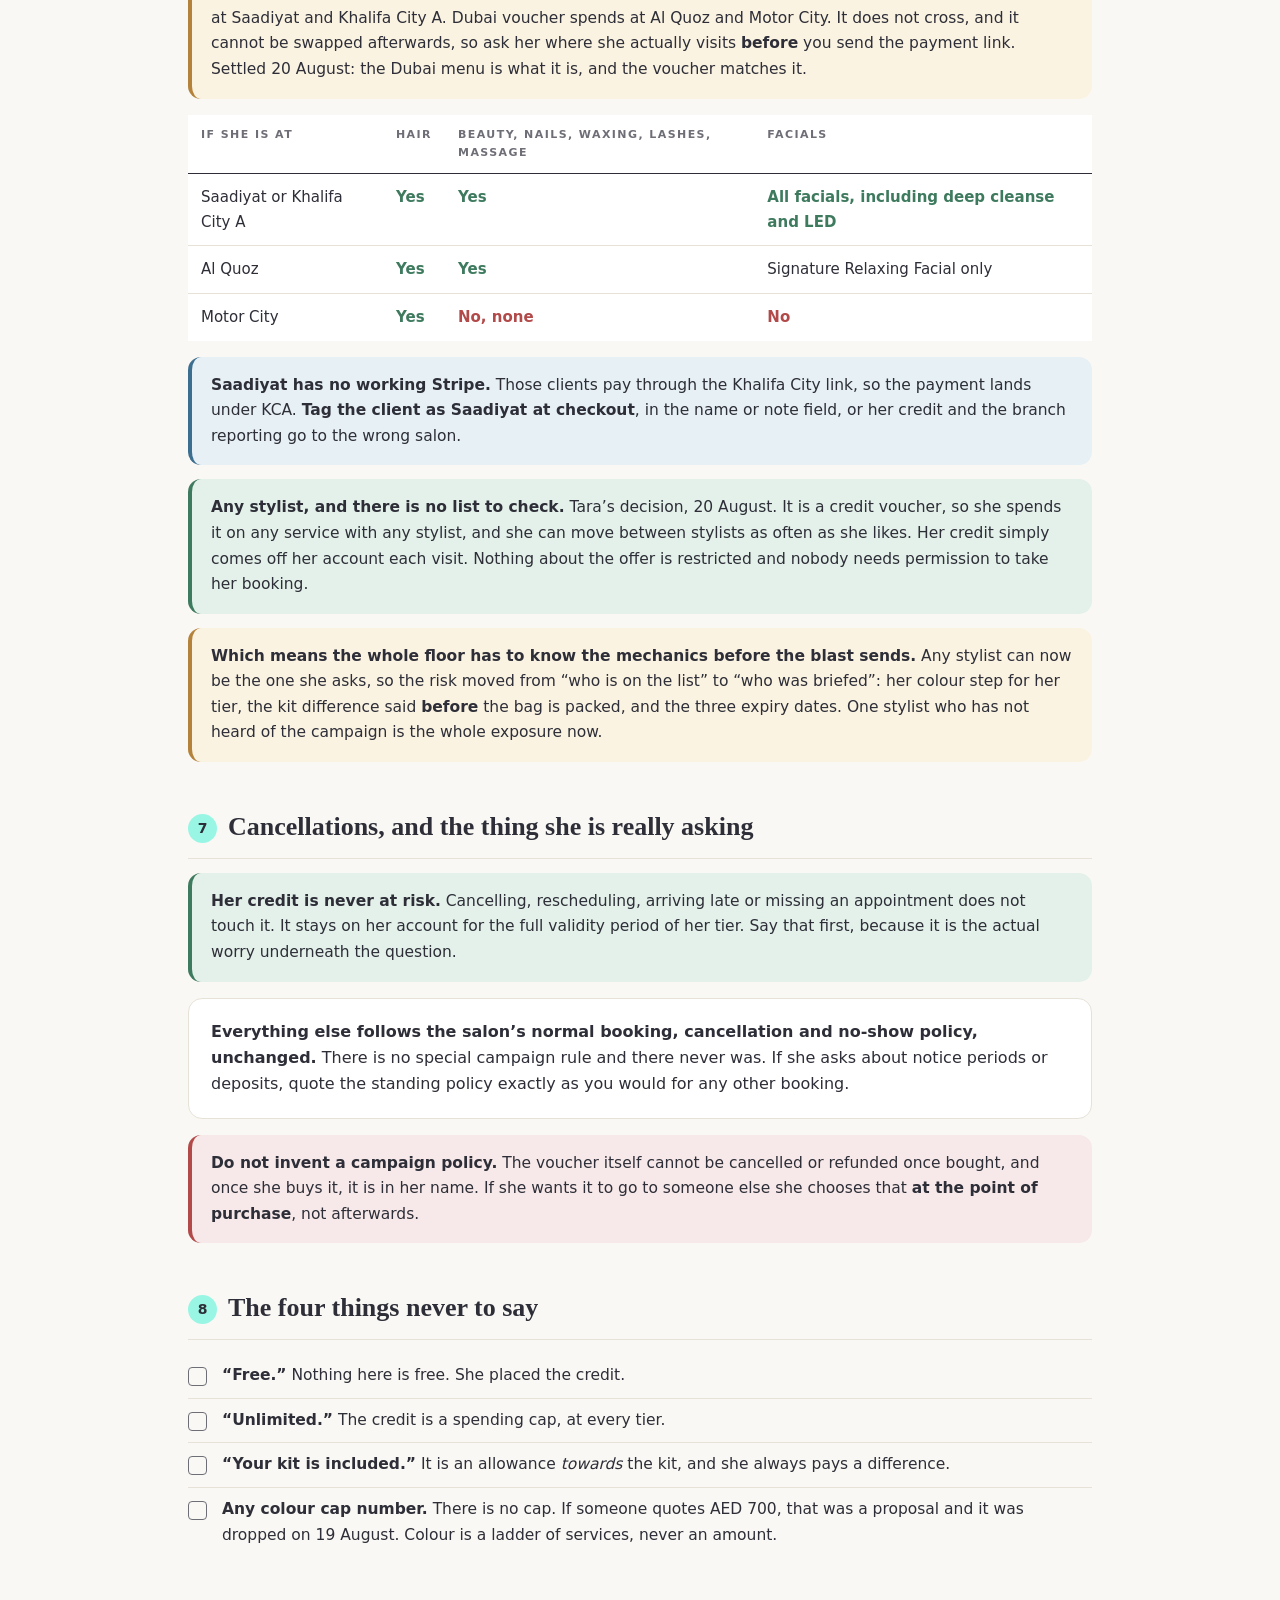
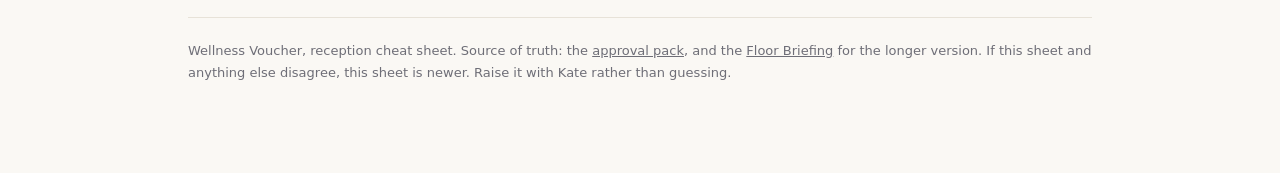
==== commit a795fb6e: "The pricing PDF buttons are back on the reception sheet too, not only the till page. New .topwrap/.p" ====
--- a/cheat-sheets/reception.html
+++ b/cheat-sheets/reception.html
@@ -13,11 +13,24 @@
 <body>
 <div class="wrap">
 
-  <div class="top">
-    <div class="crumb"><a href="index.html">Cheat sheets</a> &rsaquo; Reception</div>
-    <div class="team">Reception</div>
-    <p class="owns">You are the only part of this campaign a client actually meets. Everything below is what you say, what you do at the till, and the four things that must never come out of your mouth.</p>
-    <div class="stamp">Wellness Voucher &middot; purchases close <b>31 October 2026</b> &middot; current as of <b>10 September 2026</b></div>
+  <div class="topwrap">
+    <div class="top">
+      <div class="crumb"><a href="index.html">Cheat sheets</a> &rsaquo; Reception</div>
+      <div class="team">Reception</div>
+      <p class="owns">You are the only part of this campaign a client actually meets. Everything below is what you say, what you do at the till, and the four things that must never come out of your mouth.</p>
+      <div class="stamp">Wellness Voucher &middot; purchases close <b>31 October 2026</b> &middot; current as of <b>10 September 2026</b></div>
+    </div>
+
+    <div class="pdfrow">
+      <a class="doclink" href="../voucher-issue/wellness-voucher-pricing-abu-dhabi.pdf" target="_blank" rel="noopener">
+        <span class="dl-ico" aria-hidden="true">PDF</span>
+        Abu Dhabi pricing
+      </a>
+      <a class="doclink" href="../voucher-issue/wellness-voucher-pricing-dubai.pdf" target="_blank" rel="noopener">
+        <span class="dl-ico" aria-hidden="true">PDF</span>
+        Dubai pricing
+      </a>
+    </div>
   </div>
 
   <div class="oneline">
@@ -37,7 +50,6 @@
     </tbody>
   </table>
   <div class="rule dont"><b>Never say &ldquo;free&rdquo; and never say &ldquo;unlimited.&rdquo;</b> The credit is a spending cap. If her bill goes over what is left, she settles the difference, and she hears that from you <b>before</b> the service, never at the till.</div>
-  <div class="deeper">Full per-emirate pricing pages, as PDFs: <a href="../voucher-issue/voucher-issue.html">the till tool</a>.</div>
 
   <!-- 2 -->
   <h2><span class="n">2</span>What the credit spends on</h2>
--- a/cheat-sheets/cheat.css
+++ b/cheat-sheets/cheat.css
@@ -0,0 +1,314 @@
+/* Wellness Voucher team cheat sheets.
+   Same tokens as pack.css, different job: the pack is a document you read once,
+   these are a wall you glance at. So: bigger type, harder rules, print clean.
+   No em-dashes anywhere in this file or the pages, per the 4 July purge. */
+
+:root{
+  --railw:248px;
+  --bg:#FAF8F4; --paper:#FFFFFF; --ink:#2D2E37; --muted:#6E6E77;
+  --line:#E7E2D8; --accent:#99F6E4; --sand:#F1ECE3; --dark:#2D2E37;
+  --amber:#B4823A; --amber-bg:#FBF3E2; --blue:#3B6E8F; --blue-bg:#E6F0F5;
+  --green:#3E7A5E; --green-bg:#E4F1EA; --red:#B24A4A; --red-bg:#F7E9E9;
+  --serif:'Playfair Display',Georgia,serif;
+  --sans:'Inter',system-ui,-apple-system,sans-serif;
+}
+*{box-sizing:border-box;margin:0;padding:0;}
+html{scroll-behavior:smooth;}
+body{font-family:var(--sans);background:var(--bg);color:var(--ink);line-height:1.65;font-size:16px;}
+a{color:inherit;}
+
+.wrap{max-width:960px;margin:0 auto;padding:40px 28px 90px;}
+
+/* ---------- header ---------- */
+.top{border-bottom:2px solid var(--ink);padding-bottom:22px;margin-bottom:34px;}
+.crumb{font-size:12px;letter-spacing:.2em;text-transform:uppercase;color:var(--muted);margin-bottom:14px;}
+.crumb a{color:var(--blue);font-weight:600;text-decoration:underline;text-decoration-thickness:1px;text-underline-offset:3px;}
+.crumb a:hover{color:var(--ink);text-decoration-thickness:2px;}
+.team{font-family:var(--serif);font-size:clamp(34px,6vw,52px);line-height:1.05;font-weight:600;margin-bottom:10px;}
+.owns{font-size:17px;color:var(--muted);max-width:62ch;}
+.stamp{margin-top:16px;font-size:13px;color:var(--muted);}
+.stamp b{color:var(--ink);font-weight:600;}
+
+/* A page that needs a button (or anything) beside the header wraps .top in this instead of
+   changing .top itself, so every other cheat sheet's bare <div class="top"> keeps its own
+   border and spacing untouched. */
+.topwrap{display:flex;justify-content:space-between;align-items:flex-start;gap:24px;
+  flex-wrap:wrap;border-bottom:2px solid var(--ink);padding-bottom:22px;margin-bottom:34px;}
+.topwrap .top{flex:1 1 380px;min-width:0;border-bottom:none;padding-bottom:0;margin-bottom:0;}
+.pdfrow{flex:0 0 auto;display:flex;gap:8px;flex-wrap:wrap;padding-top:2px;}
+
+/* ---------- the one line ---------- */
+.oneline{
+  background:var(--dark);color:#fff;border-radius:16px;padding:26px 28px;margin:0 0 34px;
+}
+.oneline .lbl{font-size:11px;letter-spacing:.22em;text-transform:uppercase;color:var(--accent);margin-bottom:10px;}
+.oneline p{font-family:var(--serif);font-size:clamp(20px,3.2vw,27px);line-height:1.35;}
+
+/* ---------- blocks ---------- */
+h2{
+  font-family:var(--serif);font-size:26px;font-weight:600;margin:44px 0 6px;
+  padding-bottom:9px;border-bottom:1px solid var(--line);
+}
+h2 .n{
+  display:inline-block;width:29px;height:29px;line-height:29px;text-align:center;
+  background:var(--accent);color:var(--ink);border-radius:50%;
+  font-family:var(--sans);font-size:14px;font-weight:700;margin-right:11px;vertical-align:2px;
+}
+.sub{color:var(--muted);font-size:15px;margin:0 0 18px;max-width:70ch;}
+h3{font-size:16px;font-weight:700;margin:26px 0 8px;}
+
+.card{background:var(--paper);border:1px solid var(--line);border-radius:14px;padding:20px 22px;margin:16px 0;}
+.card p+p{margin-top:11px;}
+
+/* rule strips: the four things every sheet needs to shout */
+.rule{border-radius:13px;padding:16px 19px;margin:14px 0;font-size:15.5px;border-left:4px solid;}
+.rule b{font-weight:700;}
+.rule.do{background:var(--green-bg);border-color:var(--green);}
+.rule.dont{background:var(--red-bg);border-color:var(--red);}
+.rule.watch{background:var(--amber-bg);border-color:var(--amber);}
+.rule.note{background:var(--blue-bg);border-color:var(--blue);}
+
+/* say-this: the words, verbatim */
+.say{
+  background:var(--sand);border-radius:13px;padding:18px 22px;margin:14px 0;
+  font-family:var(--serif);font-size:19px;line-height:1.45;font-style:italic;
+}
+.say .who{
+  display:block;font-family:var(--sans);font-style:normal;font-size:11px;
+  letter-spacing:.18em;text-transform:uppercase;color:var(--muted);margin-bottom:9px;
+}
+
+/* ---------- tables ---------- */
+table{width:100%;border-collapse:collapse;margin:16px 0;font-size:15px;background:var(--paper);}
+th,td{text-align:left;padding:11px 13px;border-bottom:1px solid var(--line);vertical-align:top;}
+th{
+  font-size:11px;letter-spacing:.13em;text-transform:uppercase;color:var(--muted);
+  font-weight:600;border-bottom:1.5px solid var(--ink);
+}
+td.num,th.num{text-align:right;font-variant-numeric:tabular-nums;}
+.yes{color:var(--green);font-weight:700;}
+.no{color:var(--red);font-weight:700;}
+tbody tr:last-child td{border-bottom:none;}
+
+/* ---------- checklist ---------- */
+ul.check{list-style:none;margin:14px 0;}
+ul.check li{position:relative;padding:9px 0 9px 34px;border-bottom:1px solid var(--line);font-size:15.5px;}
+ul.check li:last-child{border-bottom:none;}
+ul.check li::before{
+  content:"";position:absolute;left:0;top:13px;width:17px;height:17px;
+  border:1.6px solid var(--muted);border-radius:4px;
+}
+ul.plain{margin:12px 0 12px 21px;}
+ul.plain li{margin-bottom:7px;font-size:15.5px;}
+
+code{
+  font-family:ui-monospace,SFMono-Regular,Menlo,monospace;font-size:13.5px;
+  background:var(--sand);padding:2px 6px;border-radius:5px;
+}
+
+/* ---------- submittable template bodies ---------- */
+.tpl{background:var(--paper);border:1px solid var(--line);border-radius:13px;padding:16px 19px;margin:14px 0;}
+.tpl .tname{display:flex;flex-wrap:wrap;justify-content:space-between;gap:10px;font-size:11px;letter-spacing:.18em;text-transform:uppercase;color:var(--muted);margin-bottom:11px;}
+.tpl .tname code{background:none;padding:0;letter-spacing:.06em;color:var(--ink);font-weight:600;}
+.tpl .tcount{font-variant-numeric:tabular-nums;letter-spacing:.06em;}
+.tpl pre{font-family:ui-monospace,SFMono-Regular,Menlo,monospace;font-size:13.5px;line-height:1.62;white-space:pre-wrap;overflow-wrap:break-word;}
+
+/* ---------- deep link back ---------- */
+.deeper{font-size:14px;color:var(--muted);margin-top:12px;}
+.deeper a{color:var(--blue);font-weight:600;}
+
+/* ---------- door cards (index only) ---------- */
+.doors{display:grid;grid-template-columns:repeat(auto-fit,minmax(255px,1fr));gap:18px;margin:30px 0;}
+.door{
+  display:block;text-decoration:none;background:var(--paper);border:1px solid var(--line);
+  border-radius:18px;padding:26px 24px;transition:transform .14s,box-shadow .14s,border-color .14s;
+}
+.door:hover{transform:translateY(-3px);box-shadow:0 12px 28px rgba(45,46,55,.09);border-color:var(--ink);}
+.door .dnum{font-size:11px;letter-spacing:.22em;text-transform:uppercase;color:var(--muted);margin-bottom:12px;}
+.door .dname{font-family:var(--serif);font-size:29px;font-weight:600;margin-bottom:9px;}
+.door .dwhat{font-size:14.5px;color:var(--muted);line-height:1.55;}
+.door .dgo{margin-top:16px;font-size:13.5px;font-weight:700;color:var(--blue);}
+
+.footer{margin-top:60px;padding-top:22px;border-top:1px solid var(--line);font-size:13px;color:var(--muted);}
+
+/* ---------- print: this is the point ---------- */
+@media print{
+  body{background:#fff;font-size:11.5pt;}
+  .wrap{padding:0;max-width:none;}
+  .crumb,.deeper,.footer{display:none;}
+  .oneline{background:#fff;color:var(--ink);border:2px solid var(--ink);}
+  .oneline .lbl{color:var(--muted);}
+  h2{page-break-after:avoid;}
+  .card,.rule,.say,table,.door{page-break-inside:avoid;}
+  a{text-decoration:none;}
+}
+@media (max-width:760px){
+  .wrap{padding:26px 17px 60px;}
+  th,td{padding:9px 10px;}
+  /* A six-column tier table inside a phone gives 65px columns, which turns the
+     "how to say it" quote into a vertical stack of single words. Let the table
+     scroll inside itself instead of squeezing: the page never scrolls sideways,
+     the table does. min-width is the point below which columns stop being readable. */
+  table{display:block;overflow-x:auto;-webkit-overflow-scrolling:touch;}
+  table thead,table tbody{display:table;width:100%;min-width:560px;}
+  table::after{
+    content:"scroll sideways for the rest";
+    display:block;padding:7px 10px 0;font-size:11.5px;color:var(--muted);
+    letter-spacing:.04em;
+  }
+}
+
+/* ---------- section references: peek without leaving your place ---------- */
+.refpeek-link{
+  font-weight:700;color:var(--blue);text-decoration:none;
+  border-bottom:1px dotted currentColor;padding:0 1px;white-space:nowrap;
+}
+.refpeek-link:hover,.refpeek-link:focus{
+  color:var(--ink);background:var(--accent);border-radius:4px;
+  border-bottom-color:transparent;outline:none;
+}
+.refpeek{
+  position:absolute;z-index:120;width:min(340px,calc(100vw - 24px));
+  background:var(--dark);color:#EFECE5;border-radius:14px;padding:15px 17px;
+  box-shadow:0 14px 34px rgba(45,46,55,.3);font-size:13.5px;line-height:1.55;
+}
+.refpeek::after{
+  content:"";position:absolute;left:50%;margin-left:-7px;border:7px solid transparent;
+  border-top-color:var(--dark);bottom:-14px;
+}
+.refpeek.below::after{border-top-color:transparent;border-bottom-color:var(--dark);top:-14px;bottom:auto;}
+.refpeek-lbl{
+  font-size:10px;letter-spacing:.2em;text-transform:uppercase;
+  color:var(--accent);margin-bottom:7px;
+}
+.refpeek-title{font-family:var(--serif);font-size:17px;font-weight:600;margin-bottom:6px;color:#fff;}
+.refpeek-body{color:#C9C7C0;}
+.refpeek-cta{
+  margin-top:10px;padding-top:9px;border-top:1px solid rgba(255,255,255,.14);
+  font-size:11.5px;color:var(--accent);
+}
+@media print{ .refpeek{display:none !important;} .refpeek-link{color:inherit;font-weight:700;} }
+
+/* ---------- navigation rail ----------
+   Same dark rail as the approval pack, so moving between the two feels like one
+   estate. Off-canvas below 1080px, gone entirely in print. */
+.rail{
+  position:fixed;left:0;top:0;bottom:0;width:var(--railw);z-index:90;
+  background:var(--dark);color:#D8D5CE;overflow-y:auto;
+  padding:0 16px 26px;display:flex;flex-direction:column;
+}
+.rail-brand{
+  display:block;position:sticky;top:0;background:var(--dark);z-index:2;
+  padding:22px 4px 14px;font-family:var(--serif);font-size:18.5px;font-weight:600;
+  color:#fff;text-decoration:none;
+  box-shadow:0 10px 12px -8px var(--dark);
+}
+.rail-lbl{
+  font-size:9.5px;letter-spacing:.22em;text-transform:uppercase;
+  color:#8B8981;margin:16px 0 7px;padding-left:4px;
+}
+.rail-sheet{
+  display:block;text-decoration:none;color:#D8D5CE;
+  padding:8px 10px;border-radius:9px;margin-bottom:2px;transition:background .15s;
+}
+.rail-sheet:hover{background:rgba(255,255,255,.06);color:#fff;}
+.rail-sheet.here{background:var(--accent);color:var(--ink);}
+.rail-sheet-n{display:block;font-size:14.5px;font-weight:700;}
+.rail-sheet-note{display:block;font-size:11.5px;opacity:.72;line-height:1.35;margin-top:1px;}
+.rail-sec{
+  display:flex;align-items:flex-start;gap:8px;
+  text-decoration:none;color:#BDBAB3;font-size:13px;line-height:1.4;
+  padding:6px 10px;border-radius:8px;border-left:2px solid transparent;
+}
+.rail-sec:hover{background:rgba(255,255,255,.05);color:#fff;}
+.rail-sec.on{color:#fff;border-left-color:var(--accent);background:rgba(153,246,228,.09);}
+.rail-num{
+  flex:0 0 17px;height:17px;line-height:17px;text-align:center;margin-top:1px;
+  background:rgba(255,255,255,.13);border-radius:50%;font-size:10.5px;font-weight:700;
+}
+.rail-sec.on .rail-num{background:var(--accent);color:var(--ink);}
+.rail-back{
+  margin-top:auto;padding-top:18px;font-size:12.5px;color:#9C9A93;text-decoration:none;
+}
+.rail-back:hover{color:#fff;}
+
+/* Offset the body, never the wrap. Putting margin-left on .wrap overrides its
+   own `margin: 0 auto`, so the column stops centring: it gets shoved right and
+   leaves a wide empty gutter on the other side. Padding the body shrinks the
+   space the column centres inside instead, which is what balance means here. */
+body.has-rail{padding-left:var(--railw);}
+.rail-toggle{display:none;}
+
+@media (max-width:1080px){
+  .rail{transform:translateX(-100%);transition:transform .22s ease;box-shadow:0 0 40px rgba(0,0,0,.3);}
+  body.rail-open .rail{transform:none;}
+  body.has-rail{padding-left:0;}
+  .rail-toggle{
+    display:flex;flex-direction:column;justify-content:center;gap:4px;
+    position:fixed;left:13px;top:13px;z-index:95;
+    width:42px;height:42px;padding:0 10px;border:none;border-radius:12px;
+    background:var(--dark);cursor:pointer;box-shadow:0 4px 14px rgba(45,46,55,.24);
+  }
+  .rail-toggle span{display:block;height:2px;background:var(--accent);border-radius:2px;}
+  body.has-rail .wrap{padding-top:64px;}
+}
+@media print{
+  .rail,.rail-toggle{display:none !important;}
+  body.has-rail{padding-left:0;}
+  body.has-rail .wrap{padding-top:0;}
+}
+
+/* ---------- the way back to the pack ---------- */
+.topnav{display:flex;align-items:center;justify-content:space-between;gap:14px;flex-wrap:wrap;margin-bottom:14px;}
+.topnav .crumb{margin-bottom:0;}
+.backpack{
+  display:inline-flex;align-items:center;gap:7px;flex-shrink:0;
+  background:var(--sand);border:1px solid var(--line);border-radius:100px;
+  padding:8px 15px;font-size:13px;font-weight:600;color:var(--ink);text-decoration:none;
+  transition:border-color .15s,background .15s;
+}
+.backpack:hover{border-color:var(--ink);background:#fff;}
+.backpack span[aria-hidden]{opacity:.55;font-size:15px;line-height:1;}
+@media print{ .backpack{display:none !important;} .topnav{display:block;} }
+
+/* ---------- document panel ---------- */
+.docmodal{
+  position:fixed;inset:0;z-index:200;display:flex;align-items:center;justify-content:center;
+  background:rgba(28,27,24,.62);padding:26px;backdrop-filter:blur(2px);
+}
+.docmodal[hidden]{display:none !important;}
+body.docmodal-on{overflow:hidden;}
+.docmodal-shell{
+  width:min(1000px,100%);height:min(88vh,100%);display:flex;flex-direction:column;
+  background:var(--paper);border-radius:16px;overflow:hidden;box-shadow:0 26px 70px rgba(0,0,0,.4);
+}
+.docmodal-head{
+  display:flex;align-items:center;justify-content:space-between;gap:14px;
+  padding:14px 18px;background:var(--dark);color:#fff;flex-shrink:0;
+}
+.docmodal-title{font-family:var(--serif);font-size:17px;font-weight:600;line-height:1.3;}
+.docmodal-actions{display:flex;align-items:center;gap:12px;flex-shrink:0;}
+.docmodal-open{
+  color:var(--ink);background:var(--accent);text-decoration:none;border-radius:100px;
+  padding:7px 14px;font-size:12.5px;font-weight:700;white-space:nowrap;
+}
+.docmodal-close{
+  background:none;border:none;color:#fff;font-size:24px;line-height:1;cursor:pointer;
+  padding:0 3px;opacity:.75;
+}
+.docmodal-close:hover{opacity:1;}
+.docmodal-frame{flex:1;width:100%;border:none;background:var(--sand);}
+@media print{ .docmodal{display:none !important;} }
+
+/* a document link should look like a document, not like prose */
+.doclink{
+  display:inline-flex;align-items:center;gap:8px;
+  background:var(--dark);color:#fff;text-decoration:none;border-radius:100px;
+  padding:10px 18px;font-size:14px;font-weight:700;margin:4px 0;
+}
+.doclink:hover{background:#1C1B18;}
+.doclink .dl-ico{
+  display:inline-flex;align-items:center;justify-content:center;
+  width:19px;height:19px;border-radius:4px;background:var(--accent);color:var(--ink);
+  font-size:9.5px;font-weight:800;letter-spacing:.02em;
+}
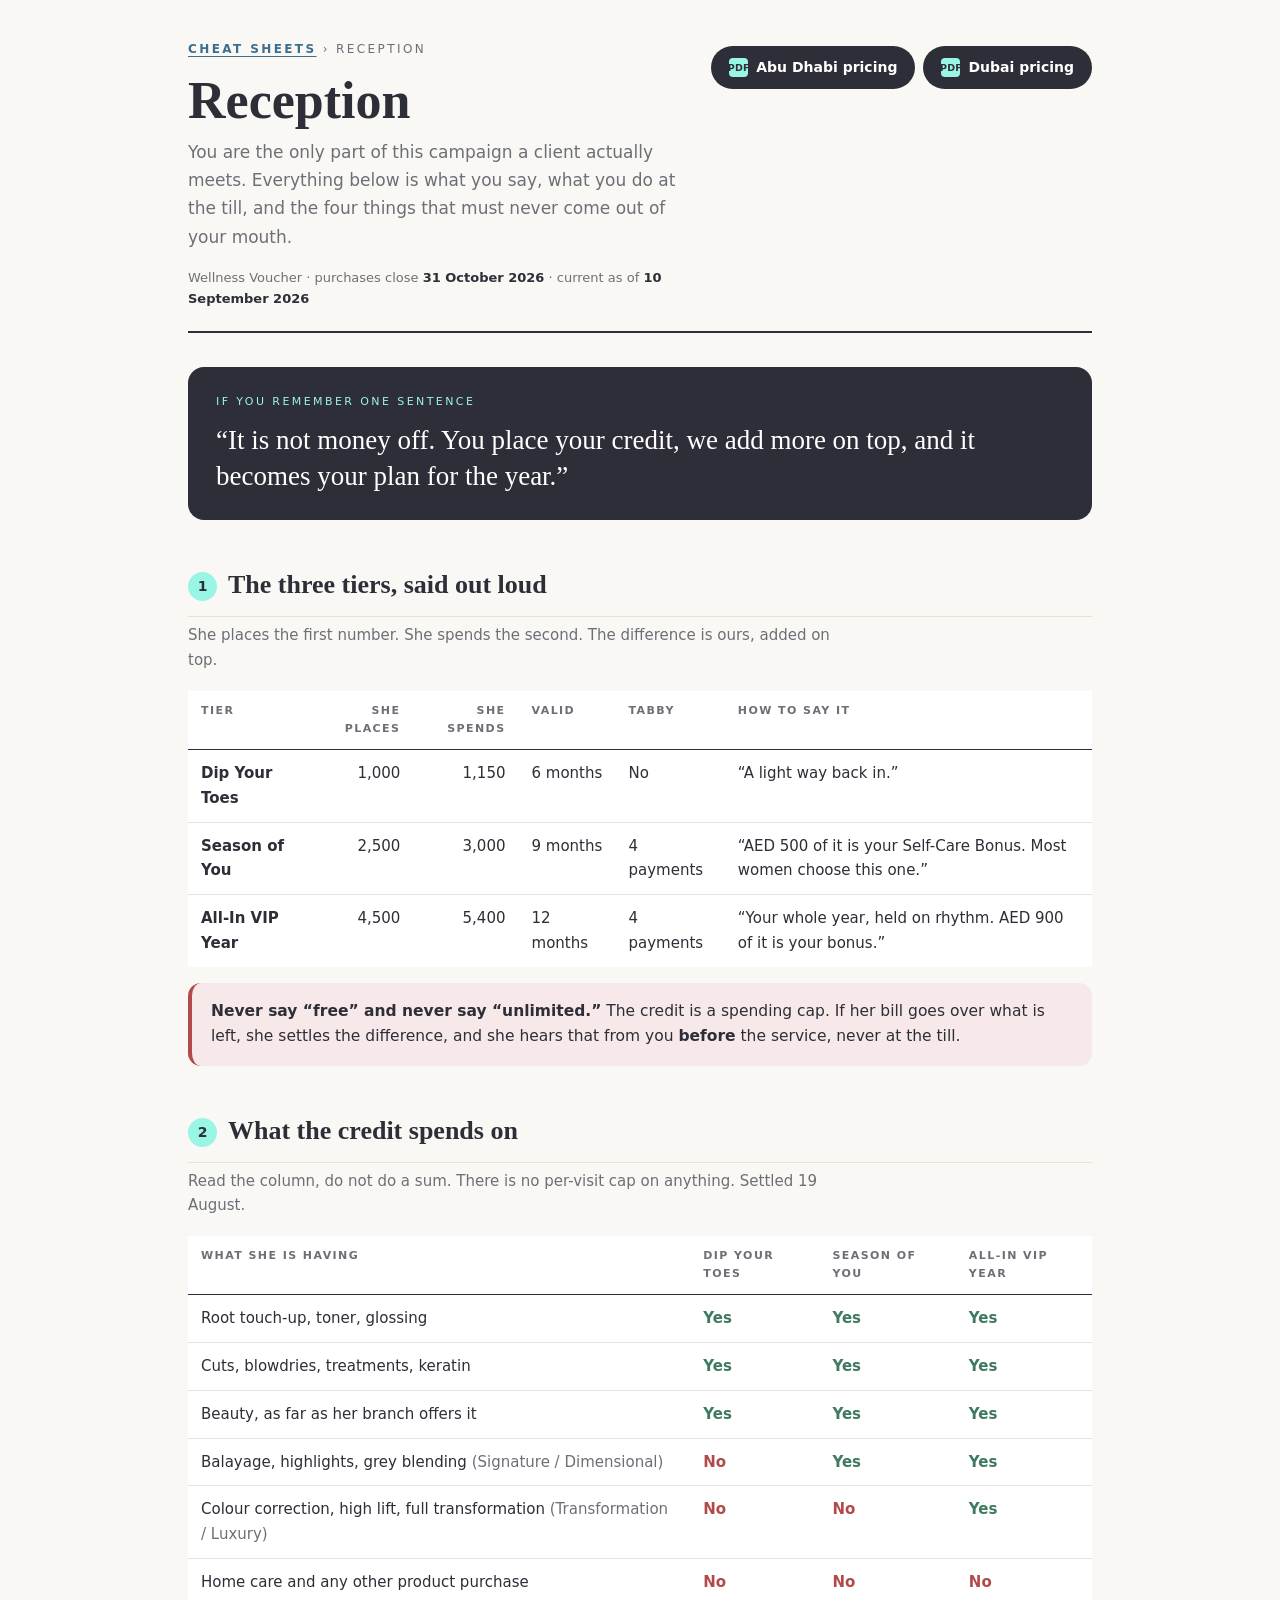
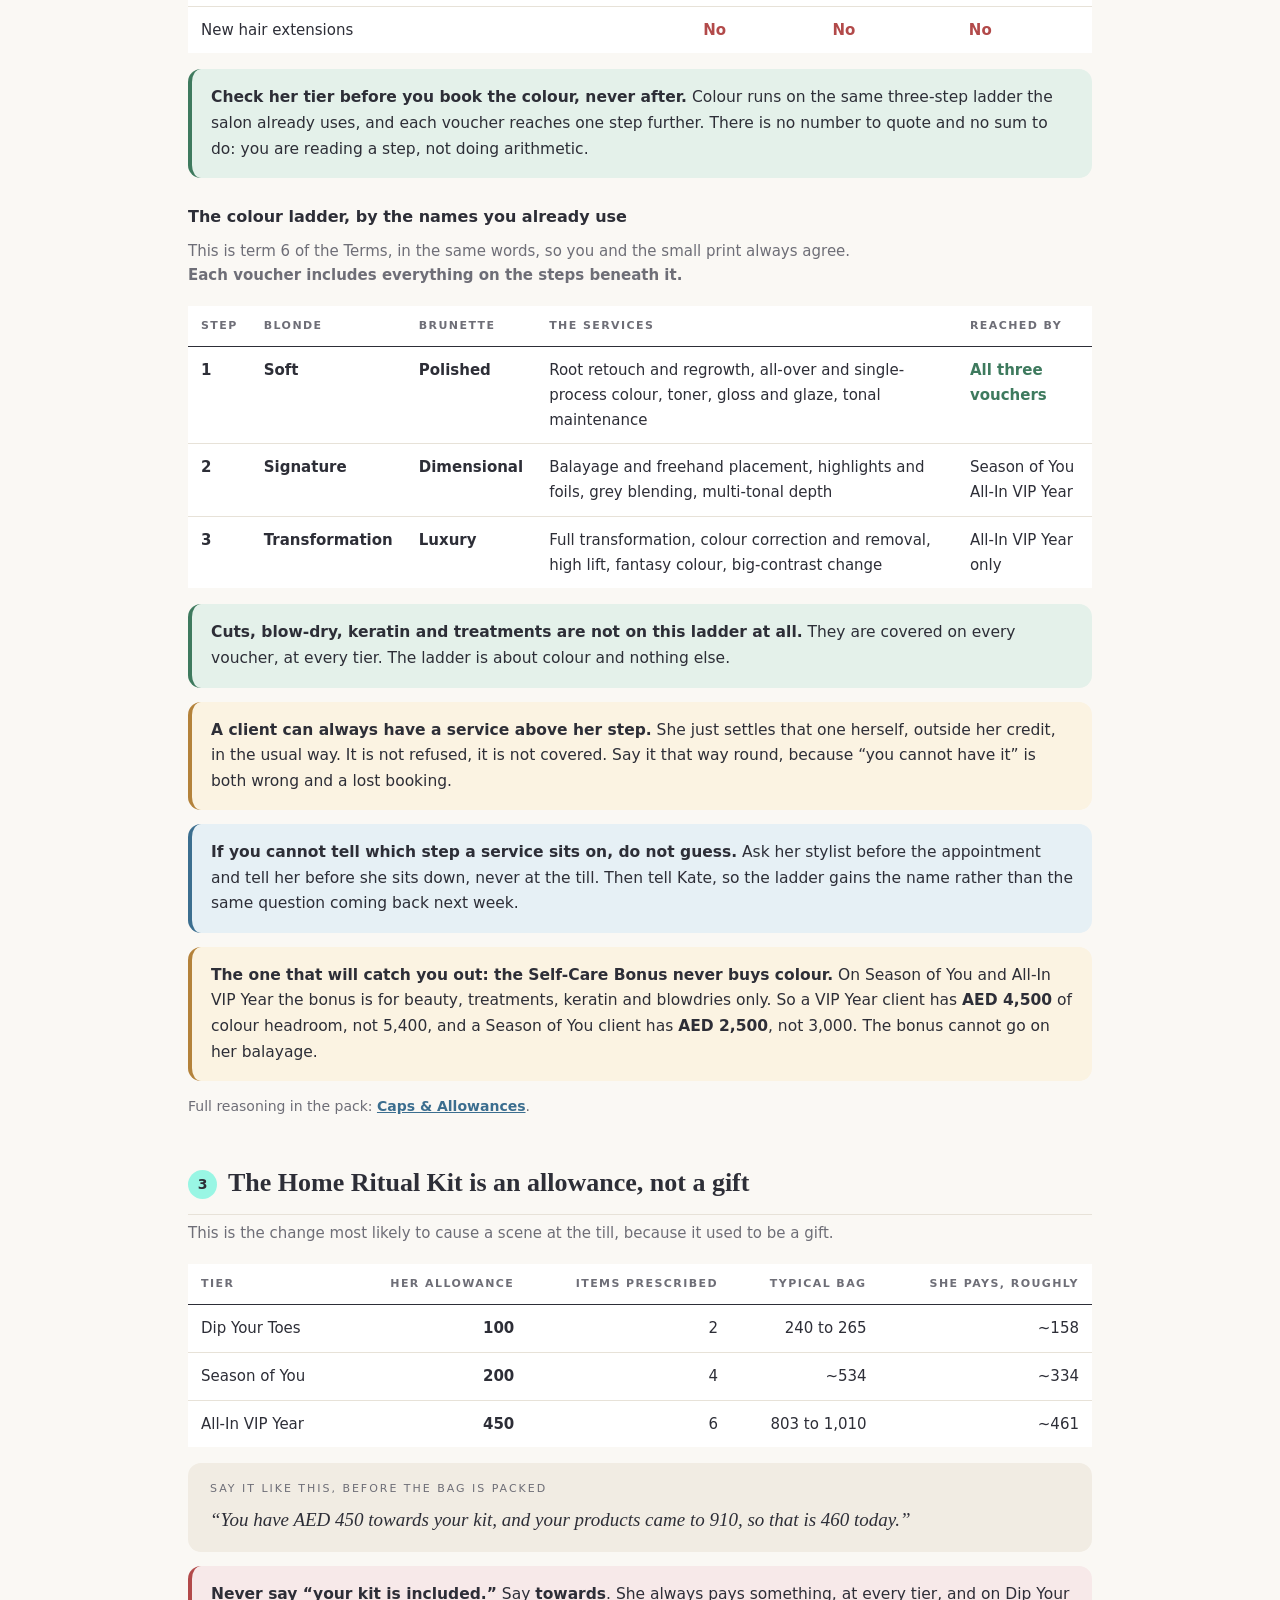
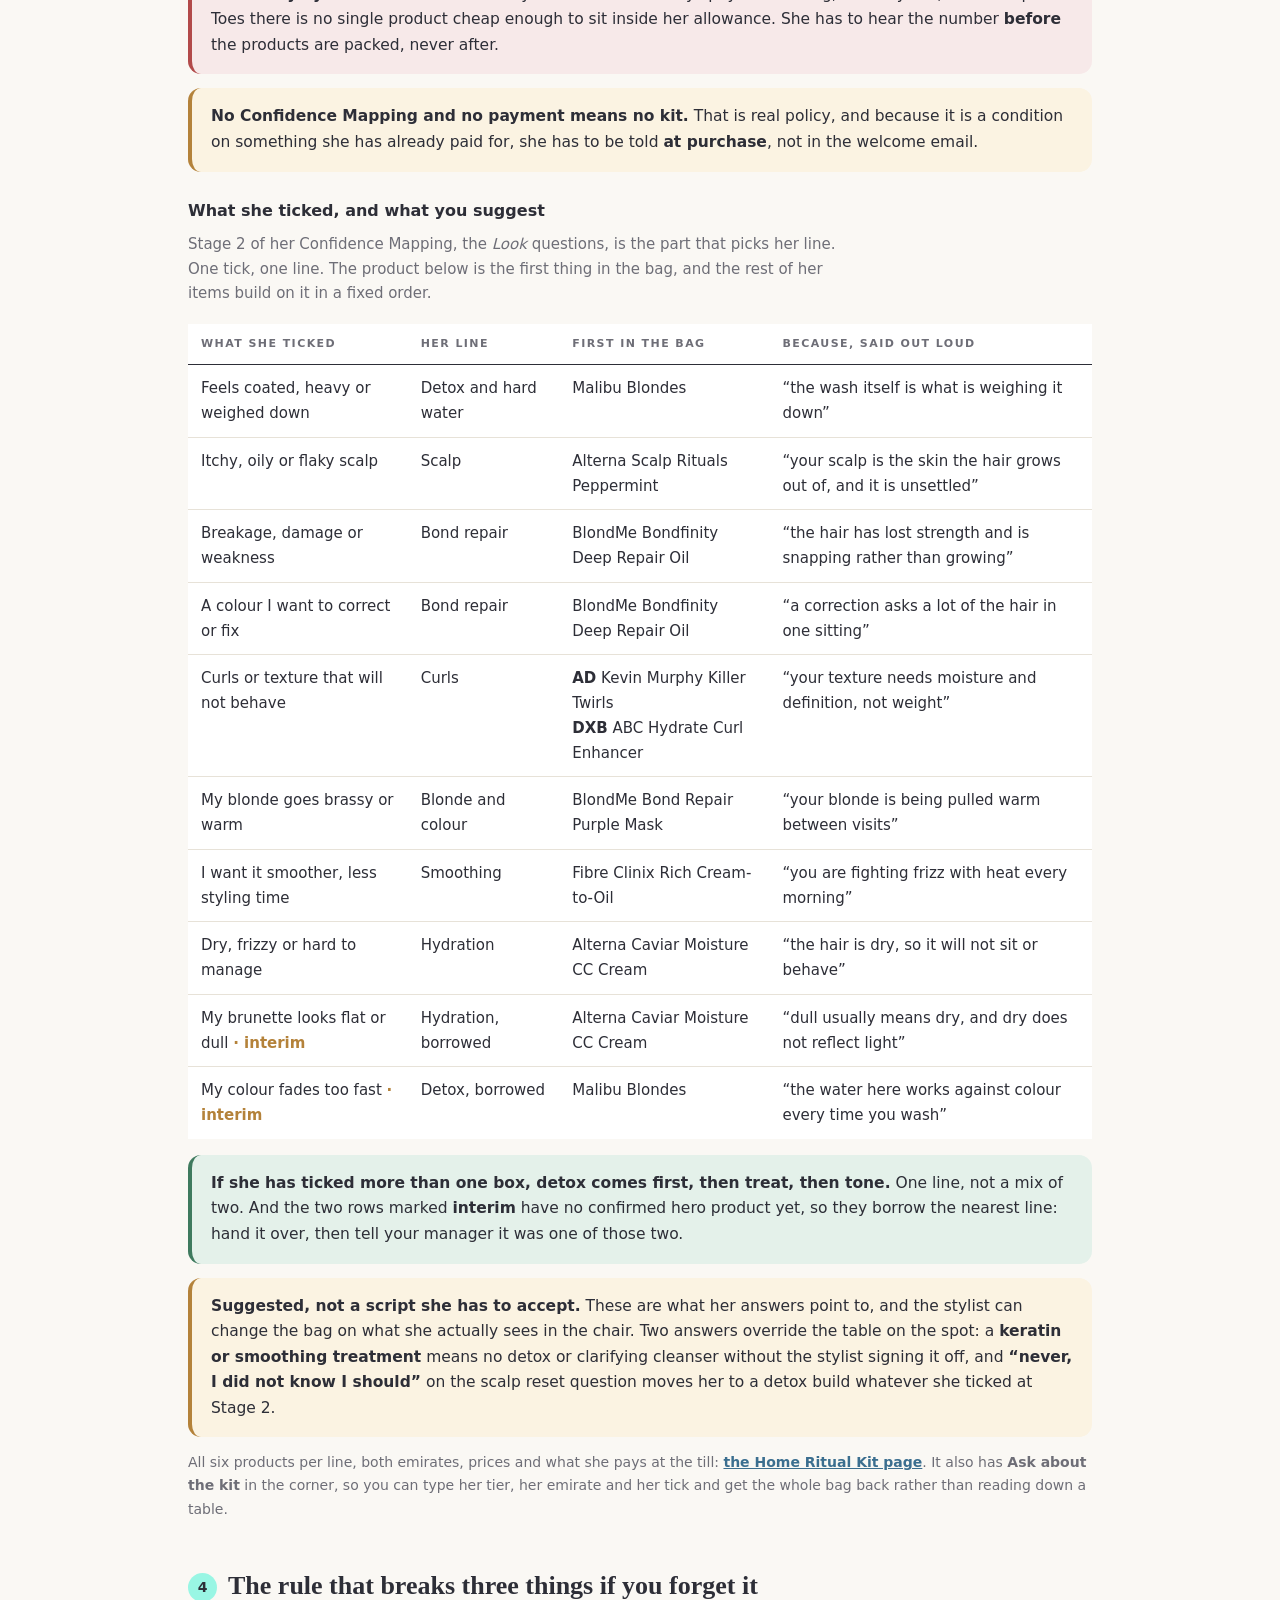
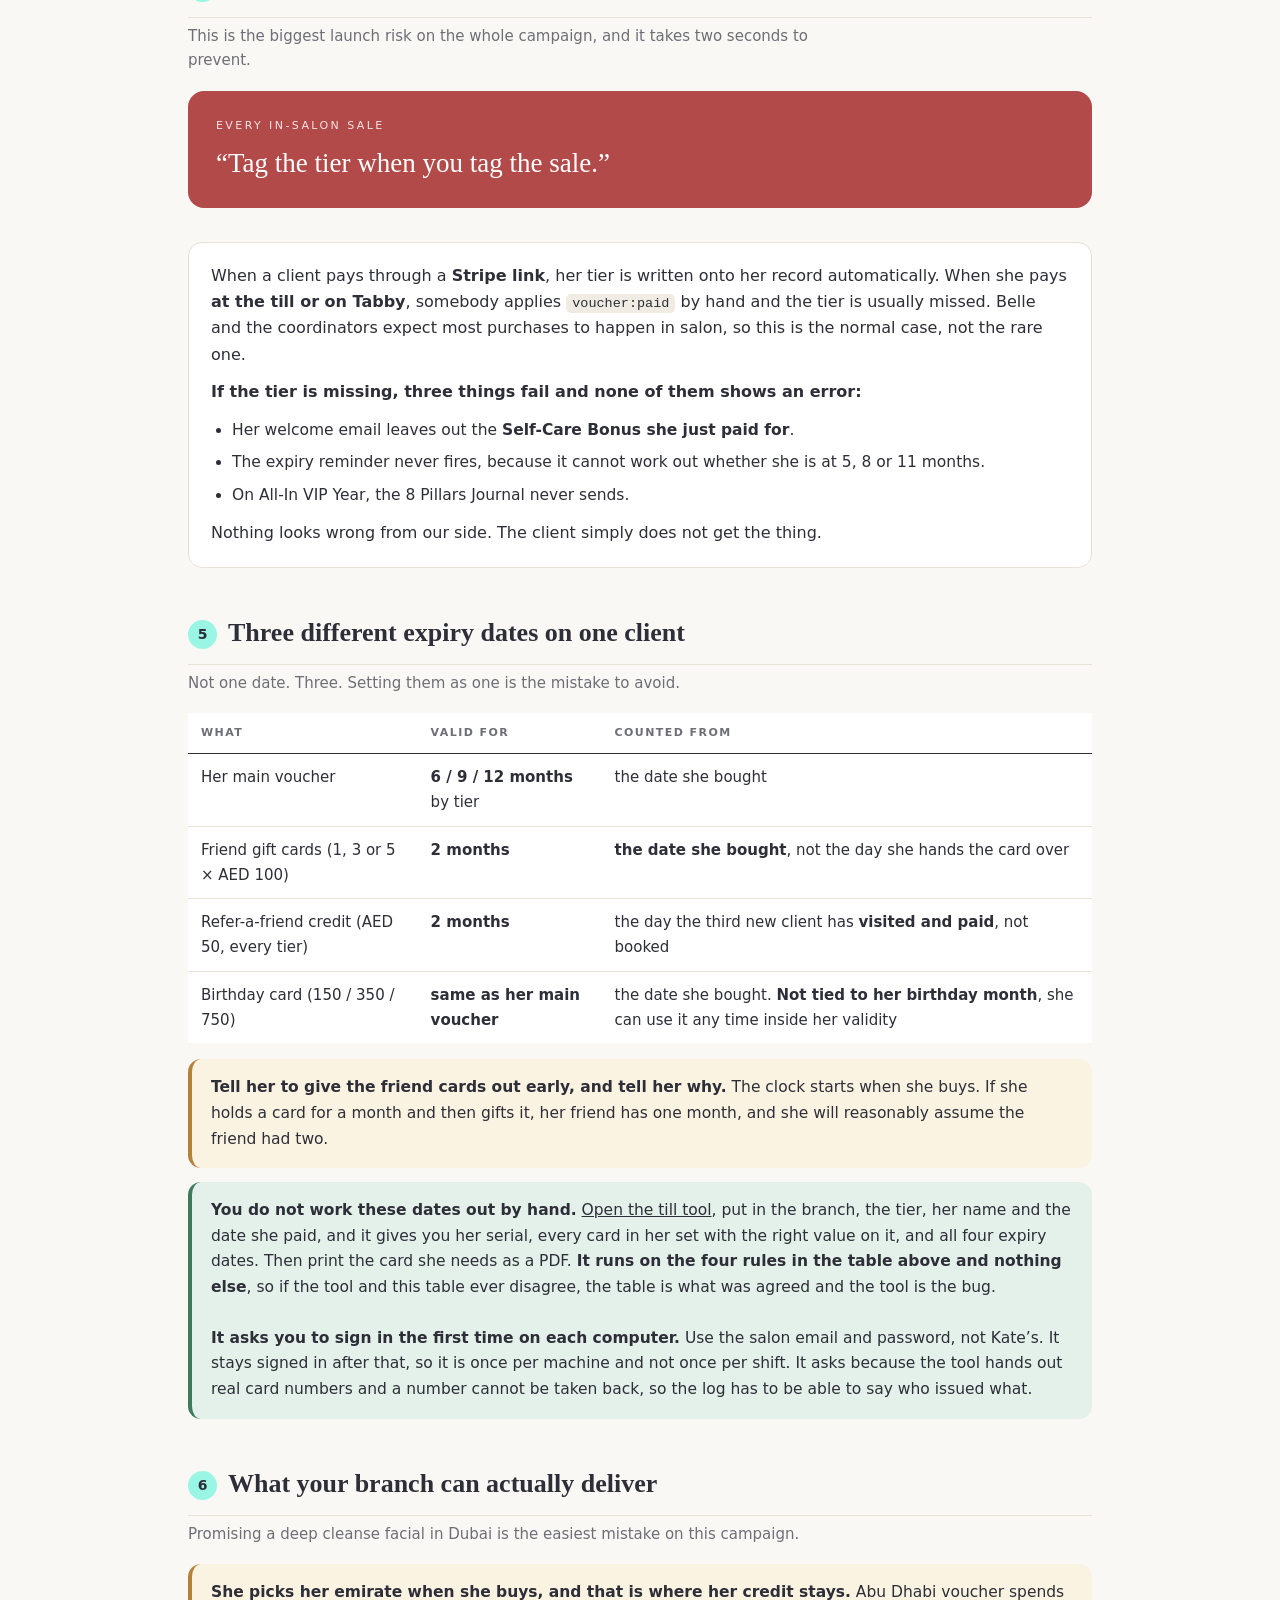
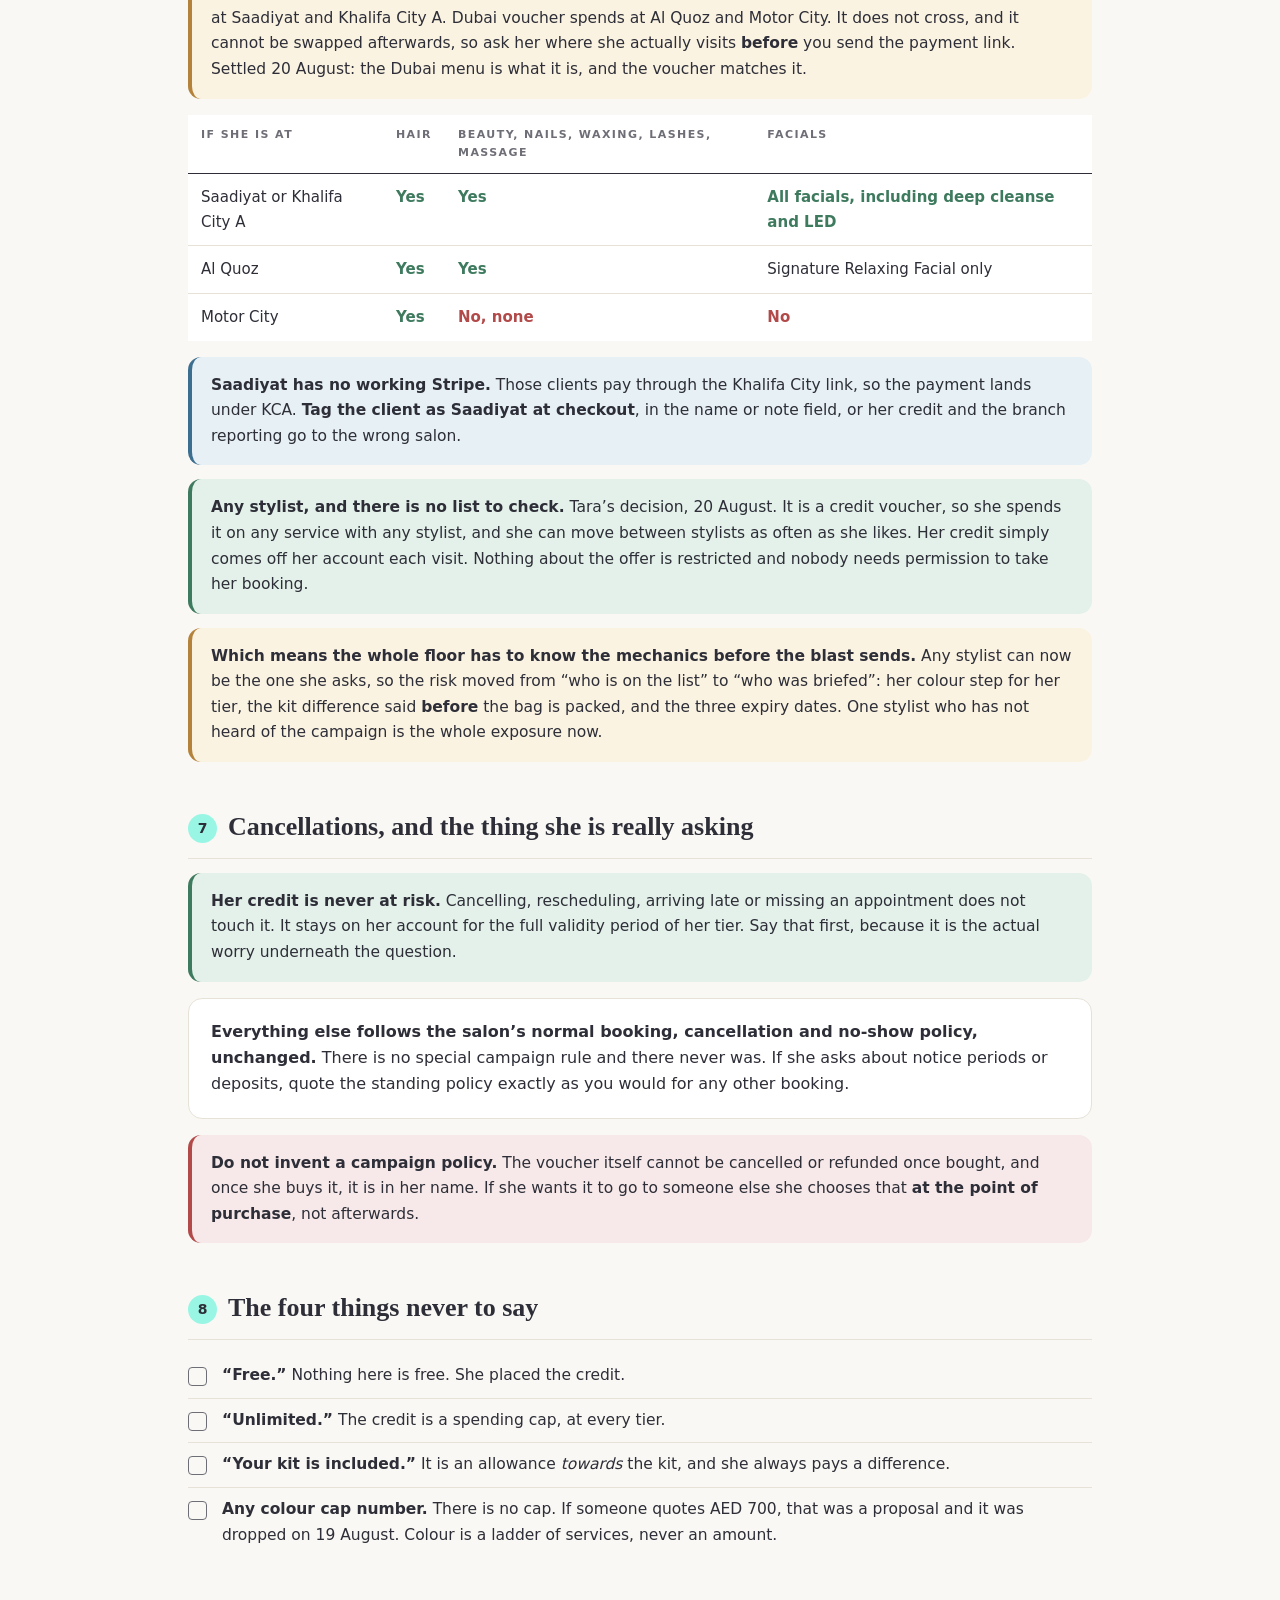
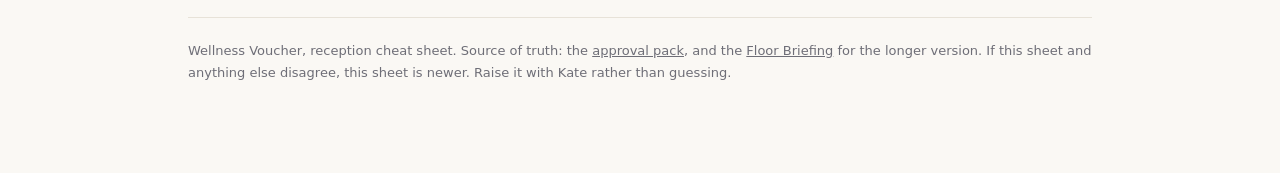
==== commit 8da294ba: "Follow-up to 21f7a1c: corrected the doc and cheat sheet that still quoted the old tiered referral va" ====
--- a/cheat-sheets/reception.html
+++ b/cheat-sheets/reception.html
@@ -157,7 +157,7 @@
     <tbody>
       <tr><td>Her main voucher</td><td><strong>6 / 9 / 12 months</strong> by tier</td><td>the date she bought</td></tr>
       <tr><td>Friend gift cards (1, 3 or 5 &times; AED 100)</td><td><strong>2 months</strong></td><td><strong>the date she bought</strong>, not the day she hands the card over</td></tr>
-      <tr><td>Refer-a-friend credit (100 / 150 / 200)</td><td><strong>2 months</strong></td><td>the day the third new client has <strong>visited and paid</strong>, not booked</td></tr>
+      <tr><td>Refer-a-friend credit (AED 50, every tier)</td><td><strong>2 months</strong></td><td>the day the third new client has <strong>visited and paid</strong>, not booked</td></tr>
       <tr><td>Birthday card (150 / 350 / 750)</td><td><strong>same as her main voucher</strong></td><td>the date she bought. <strong>Not tied to her birthday month</strong>, she can use it any time inside her validity</td></tr>
     </tbody>
   </table>
